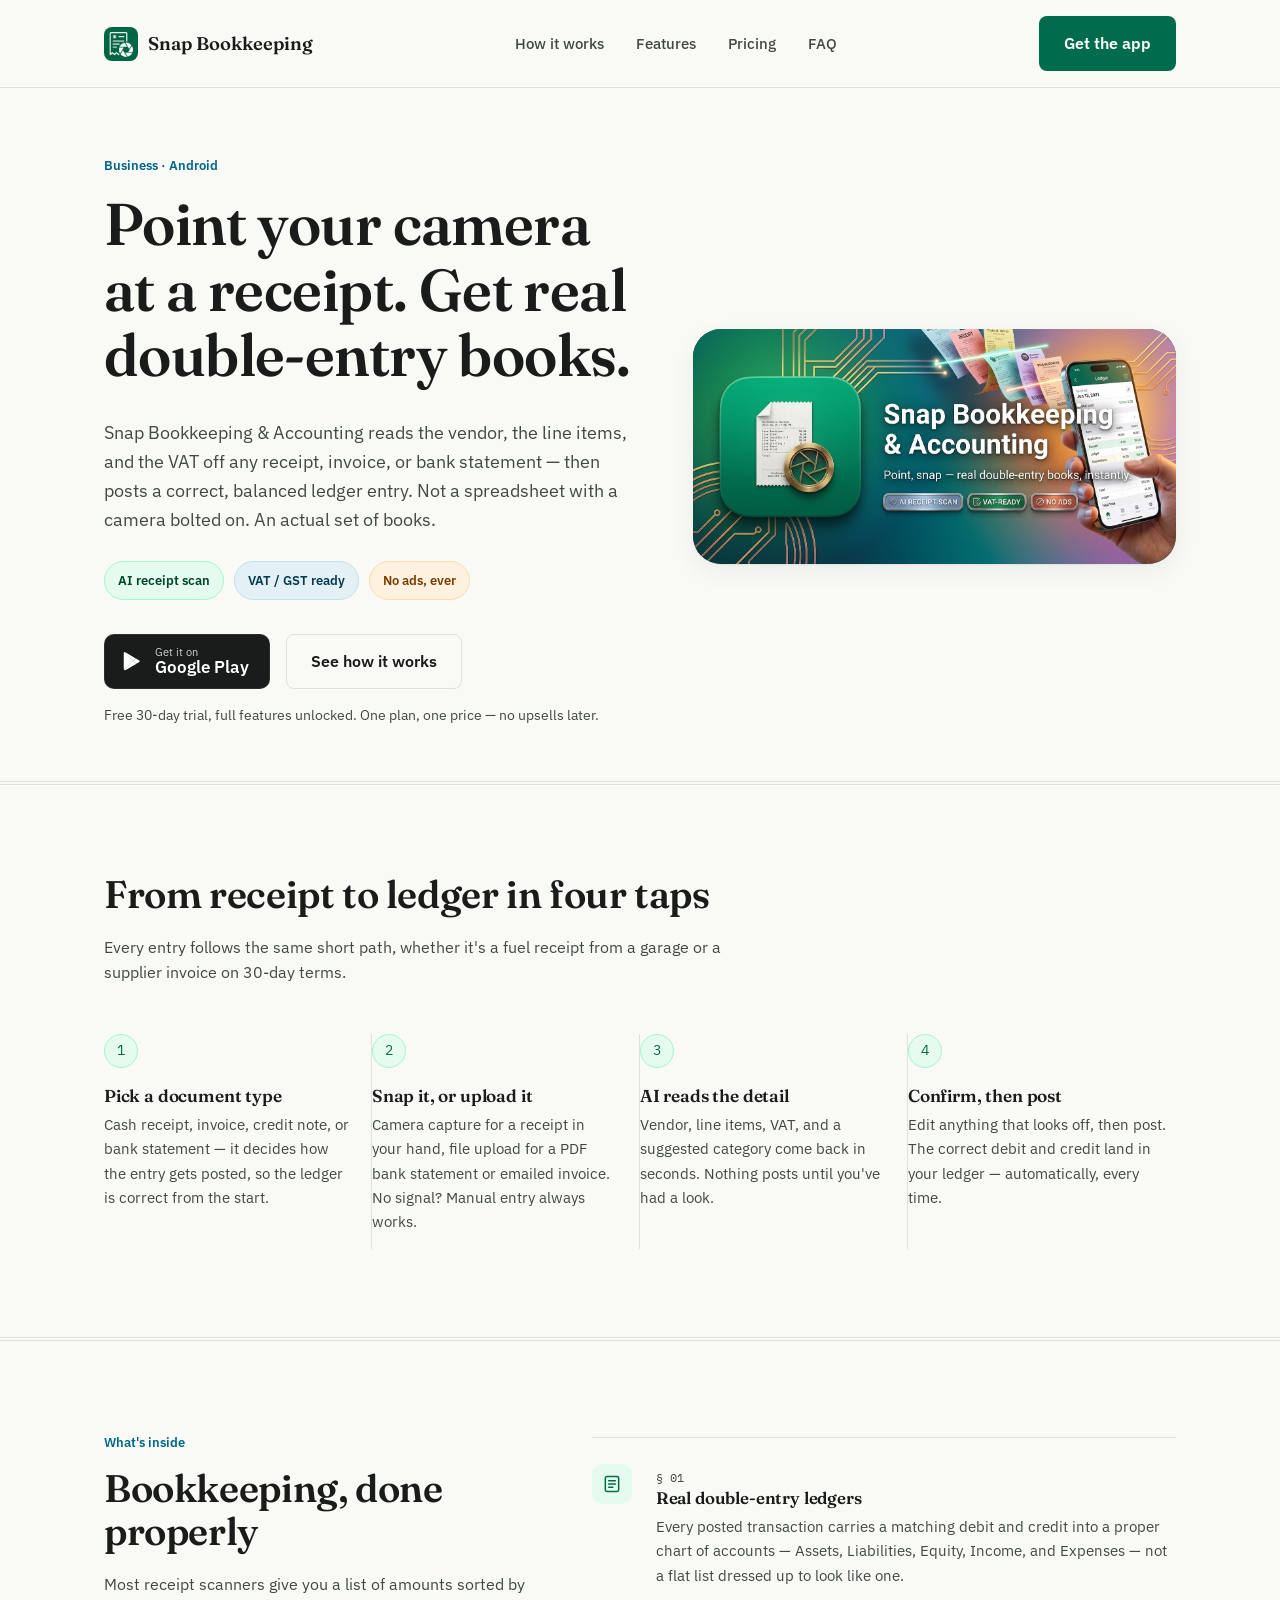
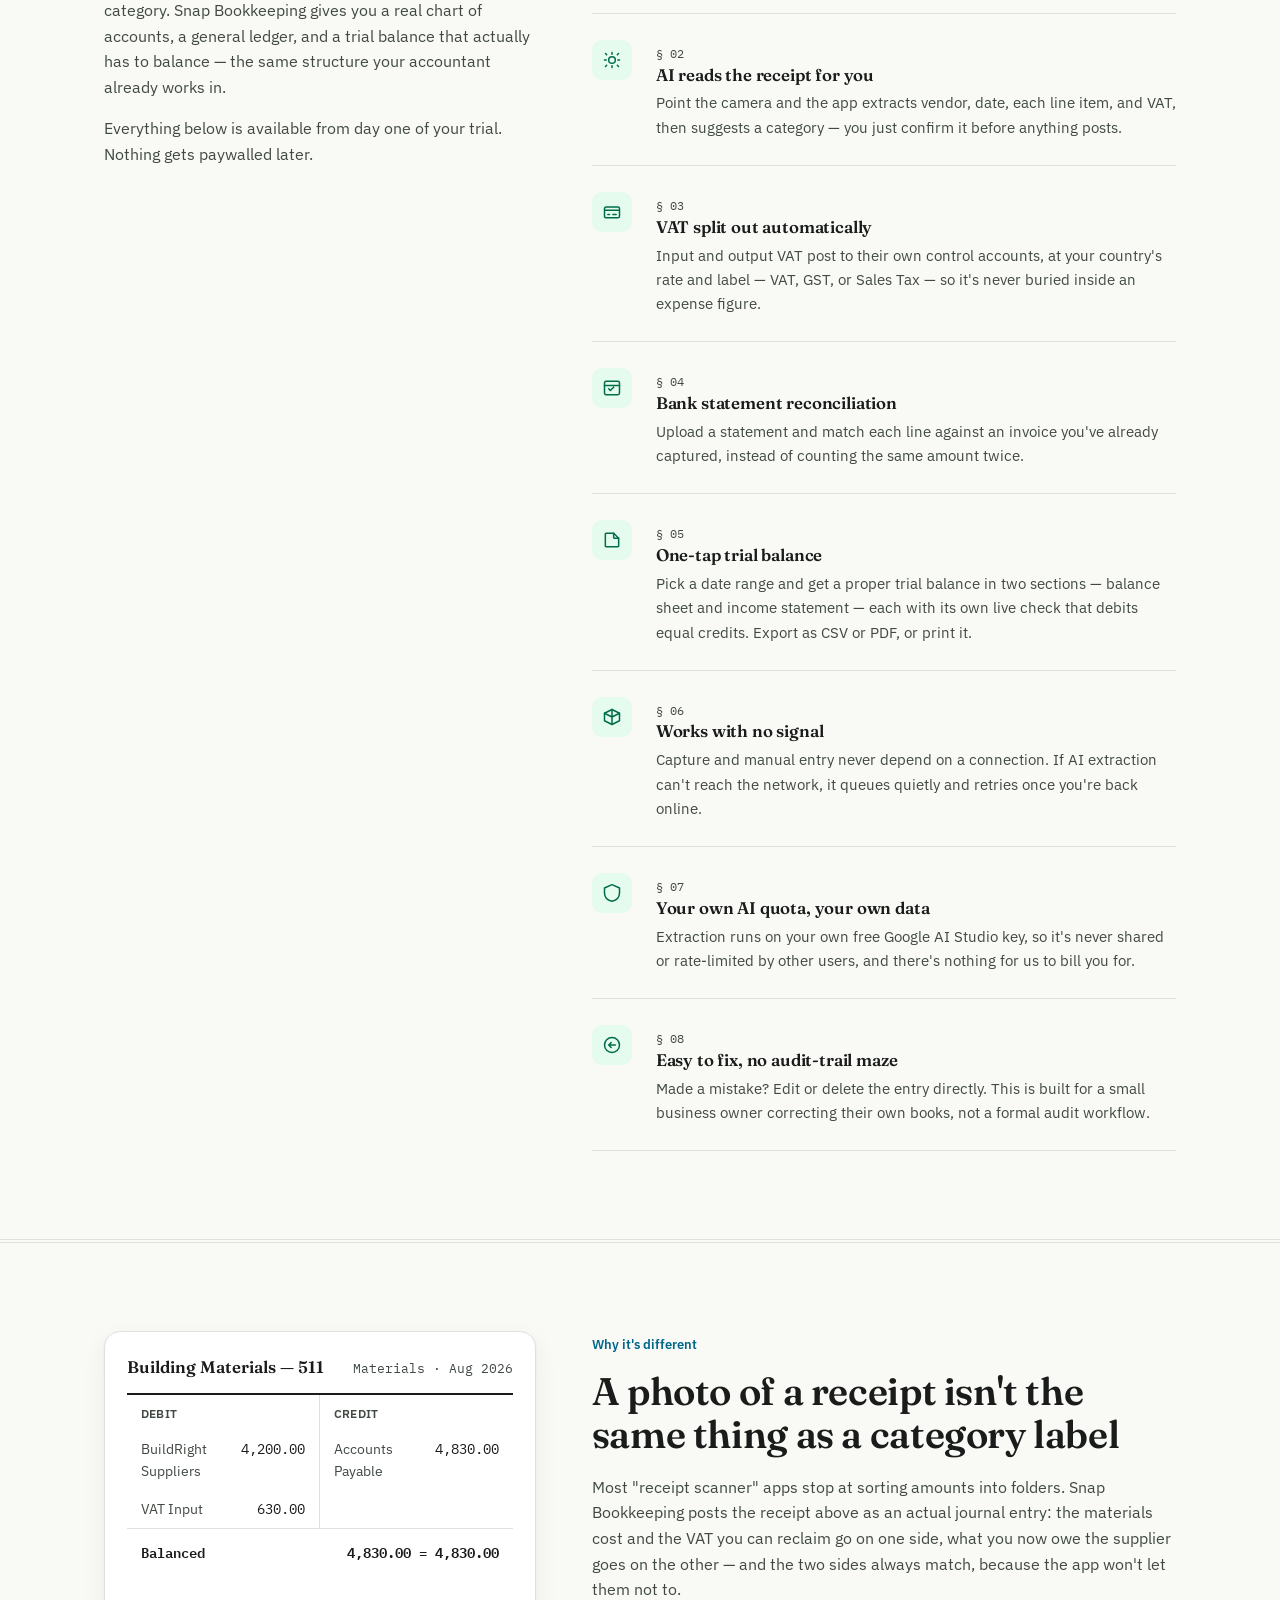
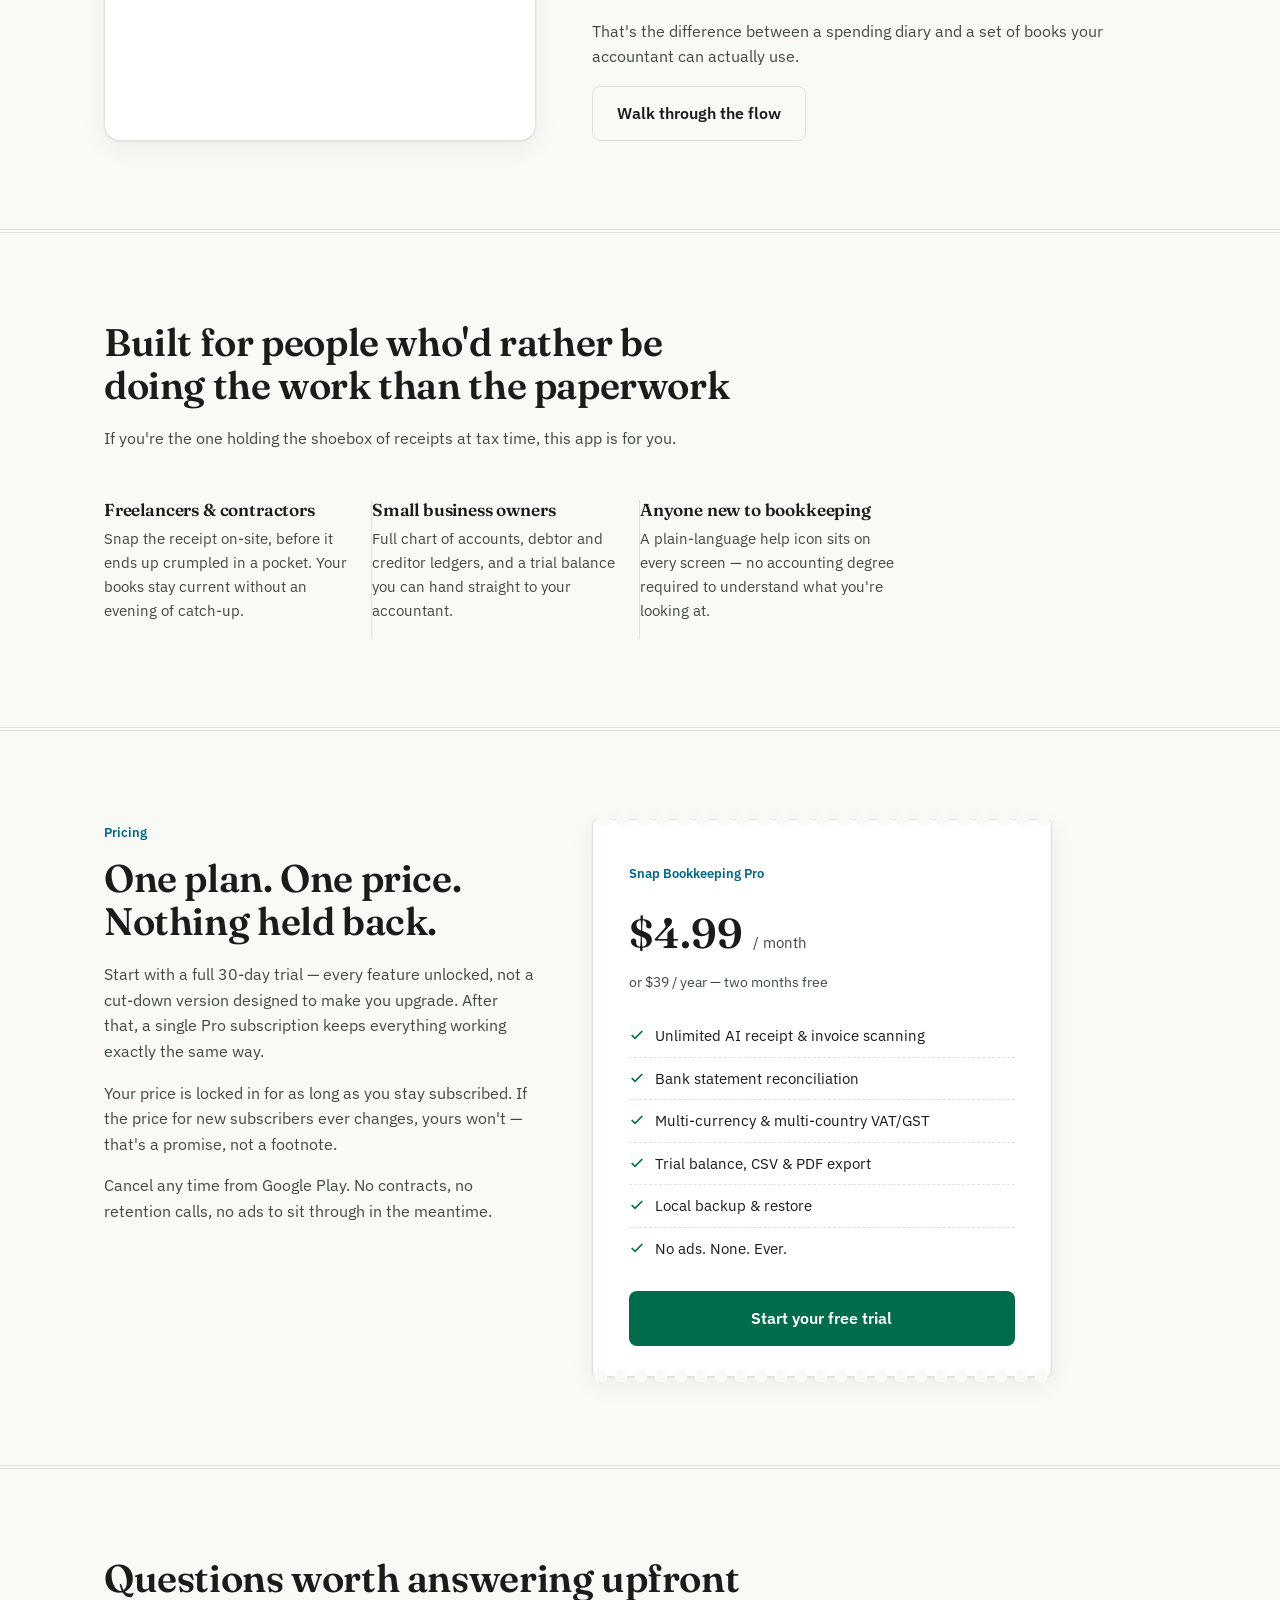
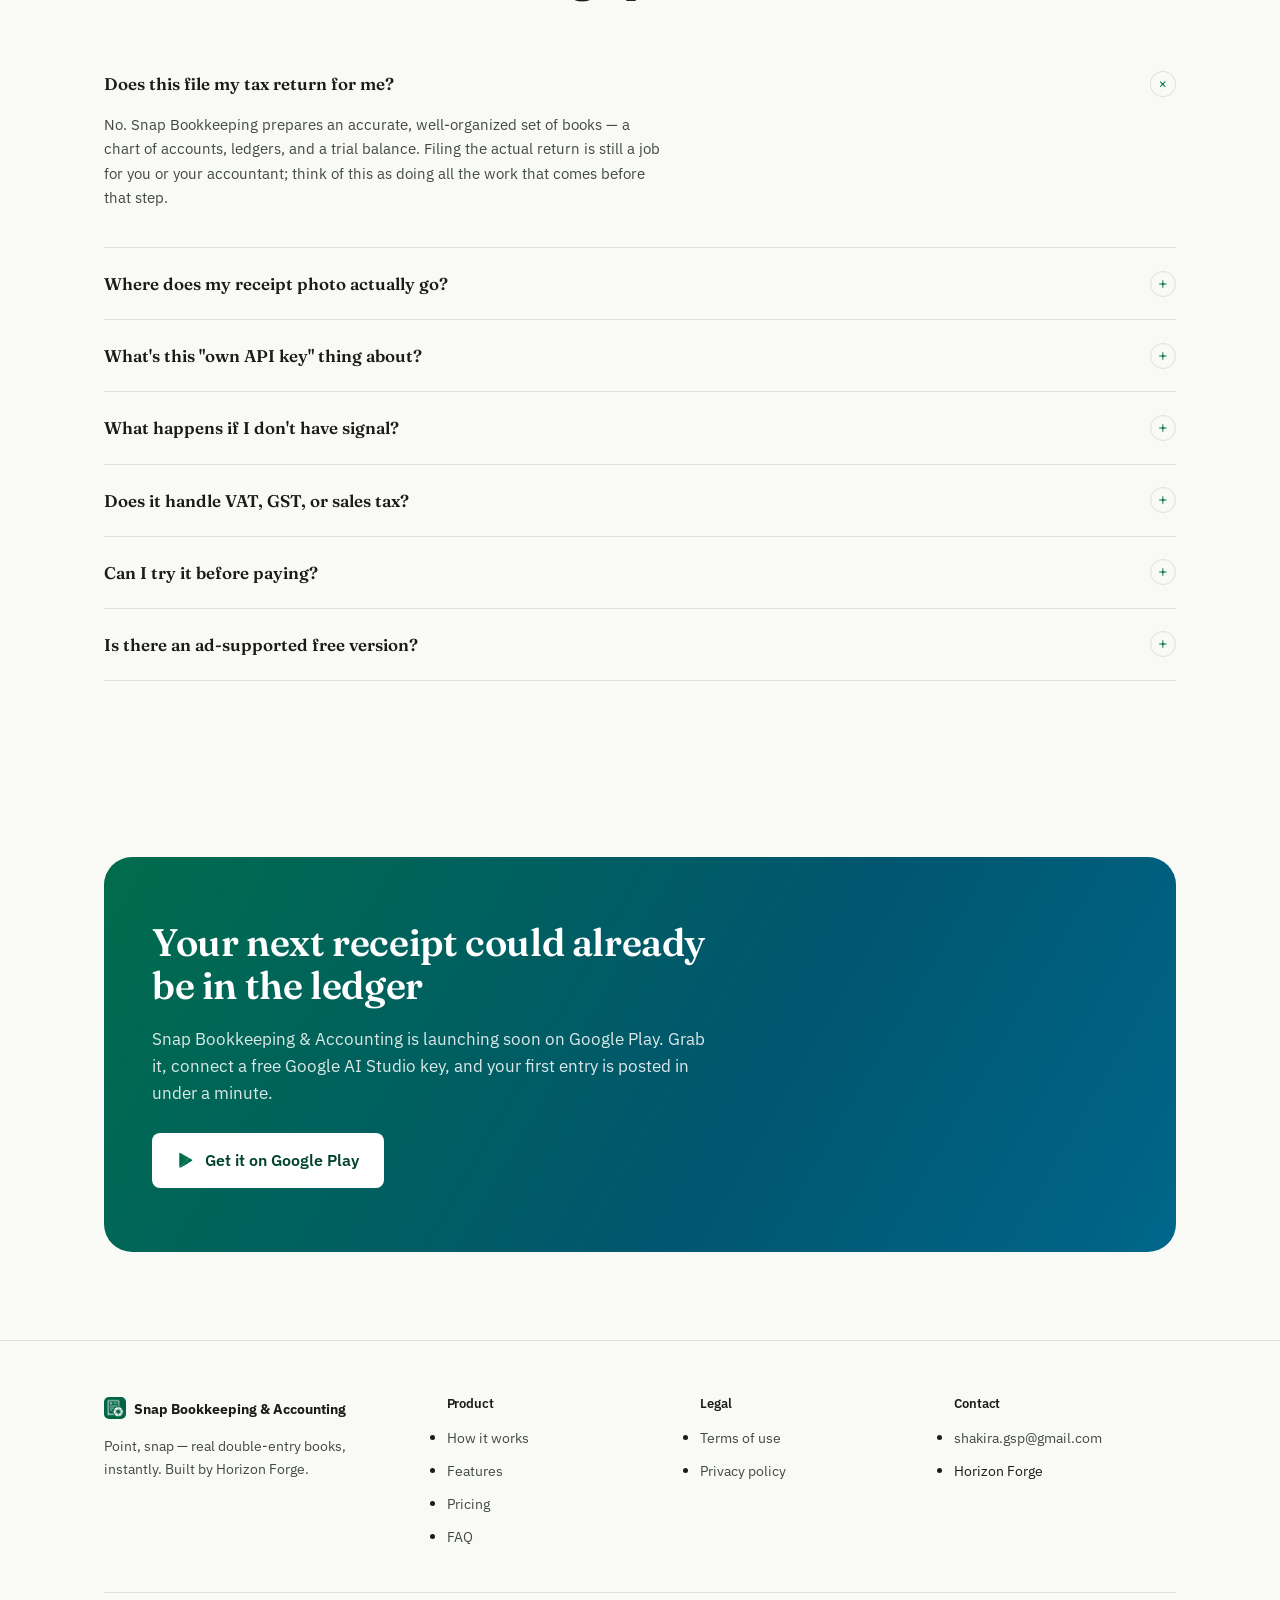
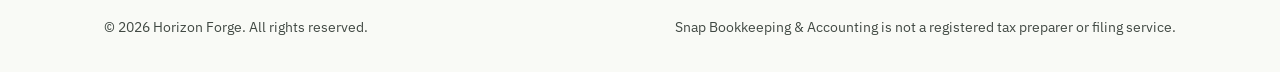
==== index.html @ 966502ef "Add files via upload" ====
<!DOCTYPE html>
<html lang="en">
<head>
<meta charset="UTF-8">
<meta name="viewport" content="width=device-width, initial-scale=1.0">
<title>Snap Bookkeeping &amp; Accounting — Point, snap, real double-entry books</title>
<meta name="description" content="Photograph a receipt, invoice, or bank statement and get a real double-entry ledger entry — VAT-ready, offline-friendly, and there's never an ad. From Horizon Forge.">
<link rel="icon" type="image/png" href="assets/favicon-32.png">
<link rel="apple-touch-icon" href="assets/apple-touch-icon.png">
<link rel="stylesheet" href="styles.css">
</head>
<body>

<header class="site-header">
  <nav class="nav">
    <a href="#top" class="brand">
      <img src="assets/icon-192.png" alt="">
      Snap Bookkeeping
    </a>
    <ul class="nav-links">
      <li><a href="#how-it-works">How it works</a></li>
      <li><a href="#features">Features</a></li>
      <li><a href="#pricing">Pricing</a></li>
      <li><a href="#faq">FAQ</a></li>
    </ul>
    <div class="nav-cta">
      <a href="#download" class="btn btn-primary">Get the app</a>
    </div>
  </nav>
</header>

<main id="top">

  <!-- ============ HERO ============ -->
  <section class="hero">
    <div class="wrap hero-grid">
      <div>
        <span class="eyebrow">Business · Android</span>
        <h1>Point your camera at a receipt. Get real double-entry books.</h1>
        <p style="font-size:1.14rem; max-width:52ch;">Snap Bookkeeping &amp; Accounting reads the vendor, the line items, and the VAT off any receipt, invoice, or bank statement — then posts a correct, balanced ledger entry. Not a spreadsheet with a camera bolted on. An actual set of books.</p>

        <div class="hero-badges">
          <span class="badge">AI receipt scan</span>
          <span class="badge slate">VAT / GST ready</span>
          <span class="badge amber">No ads, ever</span>
        </div>

        <div class="hero-ctas">
          <!-- TODO: replace href with the live Google Play listing URL once published -->
          <a href="#" class="btn-store" aria-label="Get it on Google Play">
            <svg width="22" height="24" viewBox="0 0 24 24" fill="none" xmlns="http://www.w3.org/2000/svg">
              <path d="M3.6 2.3c-.4.3-.6.8-.6 1.4v16.6c0 .6.2 1.1.6 1.4l.1.1L13 12.5v-.2L3.7 2.2l-.1.1z" fill="#fff"/>
              <path d="M16.1 15.6 13 12.5v-.2l3.1-3.1 3.5 2c1 .6 1 1.5 0 2.1l-3.5 2z" fill="#fff"/>
              <path d="M16.1 15.6 13 12.4l-9.4 9.5c.35.37.93.4 1.58.05l10.92-6.35" fill="#fff"/>
              <path d="M16.1 9.2 5.18 2.85c-.65-.35-1.23-.3-1.58.05L13 12.4l3.1-3.2z" fill="#fff"/>
            </svg>
            <span class="store-text"><small>Get it on</small><strong>Google Play</strong></span>
          </a>
          <a href="#how-it-works" class="btn btn-ghost">See how it works</a>
        </div>
        <p class="hero-note">Free 30-day trial, full features unlocked. One plan, one price — no upsells later.</p>
      </div>

      <div class="hero-visual">
        <img src="assets/feature-graphic.jpg" alt="Snap Bookkeeping app icon beside a phone screen showing a scanned receipt posted to a ledger, with receipts flying into the camera lens">
      </div>
    </div>
  </section>

  <hr class="ledger-rule">

  <!-- ============ HOW IT WORKS ============ -->
  <section id="how-it-works">
    <div class="wrap">
      <div class="section-head">
        <h2>From receipt to ledger in four taps</h2>
        <p>Every entry follows the same short path, whether it's a fuel receipt from a garage or a supplier invoice on 30-day terms.</p>
      </div>

      <div class="steps">
        <div class="step">
          <div class="step-index mono">1</div>
          <h3>Pick a document type</h3>
          <p>Cash receipt, invoice, credit note, or bank statement — it decides how the entry gets posted, so the ledger is correct from the start.</p>
        </div>
        <div class="step">
          <div class="step-index mono">2</div>
          <h3>Snap it, or upload it</h3>
          <p>Camera capture for a receipt in your hand, file upload for a PDF bank statement or emailed invoice. No signal? Manual entry always works.</p>
        </div>
        <div class="step">
          <div class="step-index mono">3</div>
          <h3>AI reads the detail</h3>
          <p>Vendor, line items, VAT, and a suggested category come back in seconds. Nothing posts until you've had a look.</p>
        </div>
        <div class="step">
          <div class="step-index mono">4</div>
          <h3>Confirm, then post</h3>
          <p>Edit anything that looks off, then post. The correct debit and credit land in your ledger — automatically, every time.</p>
        </div>
      </div>
    </div>
  </section>

  <hr class="ledger-rule">

  <!-- ============ FEATURES ============ -->
  <section id="features">
    <div class="wrap two-col">
      <div>
        <span class="eyebrow">What's inside</span>
        <h2>Bookkeeping, done properly</h2>
        <p>Most receipt scanners give you a list of amounts sorted by category. Snap Bookkeeping gives you a real chart of accounts, a general ledger, and a trial balance that actually has to balance — the same structure your accountant already works in.</p>
        <p>Everything below is available from day one of your trial. Nothing gets paywalled later.</p>
      </div>

      <div class="ledger-list">

        <div class="ledger-row">
          <div class="icon" aria-hidden="true">
            <svg width="20" height="20" viewBox="0 0 24 24" fill="none" stroke="currentColor" stroke-width="1.8" stroke-linecap="round" stroke-linejoin="round"><rect x="4" y="3" width="16" height="18" rx="2"/><path d="M8 8h8M8 12h8M8 16h5"/></svg>
          </div>
          <div>
            <span class="num">§ 01</span>
            <h3>Real double-entry ledgers</h3>
            <p>Every posted transaction carries a matching debit and credit into a proper chart of accounts — Assets, Liabilities, Equity, Income, and Expenses — not a flat list dressed up to look like one.</p>
          </div>
        </div>

        <div class="ledger-row">
          <div class="icon" aria-hidden="true">
            <svg width="20" height="20" viewBox="0 0 24 24" fill="none" stroke="currentColor" stroke-width="1.8" stroke-linecap="round" stroke-linejoin="round"><circle cx="12" cy="12" r="4"/><path d="M12 3v2M12 19v2M4.2 4.2l1.4 1.4M18.4 18.4l1.4 1.4M3 12h2M19 12h2M4.2 19.8l1.4-1.4M18.4 5.6l1.4-1.4"/></svg>
          </div>
          <div>
            <span class="num">§ 02</span>
            <h3>AI reads the receipt for you</h3>
            <p>Point the camera and the app extracts vendor, date, each line item, and VAT, then suggests a category — you just confirm it before anything posts.</p>
          </div>
        </div>

        <div class="ledger-row">
          <div class="icon" aria-hidden="true">
            <svg width="20" height="20" viewBox="0 0 24 24" fill="none" stroke="currentColor" stroke-width="1.8" stroke-linecap="round" stroke-linejoin="round"><path d="M3 10h18M7 15h2M13 15h4M5 6h14a2 2 0 0 1 2 2v9a2 2 0 0 1-2 2H5a2 2 0 0 1-2-2V8a2 2 0 0 1 2-2z"/></svg>
          </div>
          <div>
            <span class="num">§ 03</span>
            <h3>VAT split out automatically</h3>
            <p>Input and output VAT post to their own control accounts, at your country's rate and label — VAT, GST, or Sales Tax — so it's never buried inside an expense figure.</p>
          </div>
        </div>

        <div class="ledger-row">
          <div class="icon" aria-hidden="true">
            <svg width="20" height="20" viewBox="0 0 24 24" fill="none" stroke="currentColor" stroke-width="1.8" stroke-linecap="round" stroke-linejoin="round"><rect x="3" y="4" width="18" height="16" rx="2"/><path d="M3 9h18M8 13l2 2 4-4"/></svg>
          </div>
          <div>
            <span class="num">§ 04</span>
            <h3>Bank statement reconciliation</h3>
            <p>Upload a statement and match each line against an invoice you've already captured, instead of counting the same amount twice.</p>
          </div>
        </div>

        <div class="ledger-row">
          <div class="icon" aria-hidden="true">
            <svg width="20" height="20" viewBox="0 0 24 24" fill="none" stroke="currentColor" stroke-width="1.8" stroke-linecap="round" stroke-linejoin="round"><path d="M4 19V5a1 1 0 0 1 1-1h9l6 6v9a1 1 0 0 1-1 1H5a1 1 0 0 1-1-1z"/><path d="M14 4v5a1 1 0 0 0 1 1h5"/></svg>
          </div>
          <div>
            <span class="num">§ 05</span>
            <h3>One-tap trial balance</h3>
            <p>Pick a date range and get a proper trial balance in two sections — balance sheet and income statement — each with its own live check that debits equal credits. Export as CSV or PDF, or print it.</p>
          </div>
        </div>

        <div class="ledger-row">
          <div class="icon" aria-hidden="true">
            <svg width="20" height="20" viewBox="0 0 24 24" fill="none" stroke="currentColor" stroke-width="1.8" stroke-linecap="round" stroke-linejoin="round"><path d="M12 3l9 4.5v9L12 21l-9-4.5v-9L12 3z"/><path d="M12 3v18M3 7.5l9 4.5 9-4.5"/></svg>
          </div>
          <div>
            <span class="num">§ 06</span>
            <h3>Works with no signal</h3>
            <p>Capture and manual entry never depend on a connection. If AI extraction can't reach the network, it queues quietly and retries once you're back online.</p>
          </div>
        </div>

        <div class="ledger-row">
          <div class="icon" aria-hidden="true">
            <svg width="20" height="20" viewBox="0 0 24 24" fill="none" stroke="currentColor" stroke-width="1.8" stroke-linecap="round" stroke-linejoin="round"><path d="M12 2 3 6v6c0 5 3.8 8.7 9 10 5.2-1.3 9-5 9-10V6l-9-4z"/></svg>
          </div>
          <div>
            <span class="num">§ 07</span>
            <h3>Your own AI quota, your own data</h3>
            <p>Extraction runs on your own free Google AI Studio key, so it's never shared or rate-limited by other users, and there's nothing for us to bill you for.</p>
          </div>
        </div>

        <div class="ledger-row">
          <div class="icon" aria-hidden="true">
            <svg width="20" height="20" viewBox="0 0 24 24" fill="none" stroke="currentColor" stroke-width="1.8" stroke-linecap="round" stroke-linejoin="round"><circle cx="12" cy="12" r="9"/><path d="M8 12h8M8 12l3-3M8 12l3 3"/></svg>
          </div>
          <div>
            <span class="num">§ 08</span>
            <h3>Easy to fix, no audit-trail maze</h3>
            <p>Made a mistake? Edit or delete the entry directly. This is built for a small business owner correcting their own books, not a formal audit workflow.</p>
          </div>
        </div>

      </div>
    </div>
  </section>

  <hr class="ledger-rule">

  <!-- ============ WHY IT'S DIFFERENT: T-account illustration ============ -->
  <section id="why">
    <div class="wrap two-col">
      <div class="t-account" aria-hidden="true">
        <div class="t-head">
          <span class="t-title">Building Materials — 511</span>
          <span>Materials · Aug 2026</span>
        </div>
        <div class="t-cols">
          <div>
            <div class="col-head">DEBIT</div>
            <div class="t-line"><span>BuildRight Suppliers</span><span class="amt">4,200.00</span></div>
            <div class="t-line"><span>VAT Input</span><span class="amt">630.00</span></div>
          </div>
          <div>
            <div class="col-head">CREDIT</div>
            <div class="t-line"><span>Accounts Payable</span><span class="amt">4,830.00</span></div>
          </div>
        </div>
        <div class="t-total"><span>Balanced</span><span>4,830.00 = 4,830.00</span></div>
      </div>

      <div>
        <span class="eyebrow">Why it's different</span>
        <h2>A photo of a receipt isn't the same thing as a category label</h2>
        <p>Most "receipt scanner" apps stop at sorting amounts into folders. Snap Bookkeeping posts the receipt above as an actual journal entry: the materials cost and the VAT you can reclaim go on one side, what you now owe the supplier goes on the other — and the two sides always match, because the app won't let them not to.</p>
        <p>That's the difference between a spending diary and a set of books your accountant can actually use.</p>
        <a href="#how-it-works" class="btn btn-ghost">Walk through the flow</a>
      </div>
    </div>
  </section>

  <hr class="ledger-rule">

  <!-- ============ WHO IT'S FOR ============ -->
  <section id="who">
    <div class="wrap">
      <div class="section-head">
        <h2>Built for people who'd rather be doing the work than the paperwork</h2>
        <p>If you're the one holding the shoebox of receipts at tax time, this app is for you.</p>
      </div>
      <div class="steps">
        <div class="step">
          <h3>Freelancers &amp; contractors</h3>
          <p>Snap the receipt on-site, before it ends up crumpled in a pocket. Your books stay current without an evening of catch-up.</p>
        </div>
        <div class="step">
          <h3>Small business owners</h3>
          <p>Full chart of accounts, debtor and creditor ledgers, and a trial balance you can hand straight to your accountant.</p>
        </div>
        <div class="step">
          <h3>Anyone new to bookkeeping</h3>
          <p>A plain-language help icon sits on every screen — no accounting degree required to understand what you're looking at.</p>
        </div>
      </div>
    </div>
  </section>

  <hr class="ledger-rule">

  <!-- ============ PRICING ============ -->
  <section id="pricing">
    <div class="wrap two-col">
      <div>
        <span class="eyebrow">Pricing</span>
        <h2>One plan. One price. Nothing held back.</h2>
        <p>Start with a full 30-day trial — every feature unlocked, not a cut-down version designed to make you upgrade. After that, a single Pro subscription keeps everything working exactly the same way.</p>
        <p>Your price is locked in for as long as you stay subscribed. If the price for new subscribers ever changes, yours won't — that's a promise, not a footnote.</p>
        <p>Cancel any time from Google Play. No contracts, no retention calls, no ads to sit through in the meantime.</p>
      </div>

      <div class="receipt">
        <div class="eyebrow" style="margin-bottom:2px;">Snap Bookkeeping Pro</div>
        <div class="price-row">
          <span class="amount mono">$4.99</span>
          <span class="per">/ month</span>
        </div>
        <div class="price-alt">or $39 / year — two months free</div>

        <ul class="receipt-list">
          <li><svg width="16" height="16" viewBox="0 0 24 24" fill="none" stroke="currentColor" stroke-width="2.4"><path d="M4 12l5 5L20 6"/></svg> Unlimited AI receipt &amp; invoice scanning</li>
          <li><svg width="16" height="16" viewBox="0 0 24 24" fill="none" stroke="currentColor" stroke-width="2.4"><path d="M4 12l5 5L20 6"/></svg> Bank statement reconciliation</li>
          <li><svg width="16" height="16" viewBox="0 0 24 24" fill="none" stroke="currentColor" stroke-width="2.4"><path d="M4 12l5 5L20 6"/></svg> Multi-currency &amp; multi-country VAT/GST</li>
          <li><svg width="16" height="16" viewBox="0 0 24 24" fill="none" stroke="currentColor" stroke-width="2.4"><path d="M4 12l5 5L20 6"/></svg> Trial balance, CSV &amp; PDF export</li>
          <li><svg width="16" height="16" viewBox="0 0 24 24" fill="none" stroke="currentColor" stroke-width="2.4"><path d="M4 12l5 5L20 6"/></svg> Local backup &amp; restore</li>
          <li><svg width="16" height="16" viewBox="0 0 24 24" fill="none" stroke="currentColor" stroke-width="2.4"><path d="M4 12l5 5L20 6"/></svg> No ads. None. Ever.</li>
        </ul>

        <a href="#download" class="btn btn-primary" style="width:100%; justify-content:center;">Start your free trial</a>
      </div>
    </div>
  </section>

  <hr class="ledger-rule">

  <!-- ============ FAQ ============ -->
  <section id="faq">
    <div class="wrap">
      <div class="section-head">
        <h2>Questions worth answering upfront</h2>
      </div>

      <div>
        <details class="faq-item" open>
          <summary>Does this file my tax return for me?<span class="plus">+</span></summary>
          <p>No. Snap Bookkeeping prepares an accurate, well-organized set of books — a chart of accounts, ledgers, and a trial balance. Filing the actual return is still a job for you or your accountant; think of this as doing all the work that comes before that step.</p>
        </details>
        <details class="faq-item">
          <summary>Where does my receipt photo actually go?<span class="plus">+</span></summary>
          <p>It's stored on your device. When you use AI-assisted capture, the photo is sent to Google's Gemini API using an API key you provide yourself — it's never routed through our servers, and we don't see it. Full detail is in our <a href="privacy.html">privacy policy</a>.</p>
        </details>
        <details class="faq-item">
          <summary>What's this "own API key" thing about?<span class="plus">+</span></summary>
          <p>Google gives every account a free daily quota for the AI model that reads your receipts. Instead of sharing one quota across every Snap Bookkeeping user — which would mean rate limits, or a subscription price built around our AI bill — you connect your own free key from Google AI Studio in Settings. It takes about a minute and costs nothing.</p>
        </details>
        <details class="faq-item">
          <summary>What happens if I don't have signal?<span class="plus">+</span></summary>
          <p>Capture and manual entry work fully offline. If AI extraction can't reach the network, it queues the document and finishes the read automatically once you're back online — nothing is lost.</p>
        </details>
        <details class="faq-item">
          <summary>Does it handle VAT, GST, or sales tax?<span class="plus">+</span></summary>
          <p>Yes. Pick your country and currency in Settings, and the app applies the right label and rate — VAT, GST, or Sales Tax — and posts it to its own control accounts, separate from the expense or income figure.</p>
        </details>
        <details class="faq-item">
          <summary>Can I try it before paying?<span class="plus">+</span></summary>
          <p>Every feature is unlocked for 30 days, free, no card gymnastics or feature gates. There's also a pre-loaded demo business you can explore before you touch your own numbers.</p>
        </details>
        <details class="faq-item">
          <summary>Is there an ad-supported free version?<span class="plus">+</span></summary>
          <p>No — and that's deliberate. Your financial data isn't used to sell you anything, in this app or anywhere else. One subscription, everything included.</p>
        </details>
      </div>
    </div>
  </section>

  <!-- ============ DOWNLOAD CTA ============ -->
  <section id="download">
    <div class="wrap">
      <div class="cta-band">
        <div style="max-width:560px;">
          <h2>Your next receipt could already be in the ledger</h2>
          <p style="font-size:1.05rem;">Snap Bookkeeping &amp; Accounting is launching soon on Google Play. Grab it, connect a free Google AI Studio key, and your first entry is posted in under a minute.</p>
          <div class="hero-ctas" style="margin-top:26px;">
            <!-- TODO: replace href with the live Google Play listing URL once published -->
            <a href="#" class="btn btn-on-dark" aria-label="Get it on Google Play">
              <svg width="18" height="20" viewBox="0 0 24 24" fill="none" xmlns="http://www.w3.org/2000/svg">
                <path d="M3.6 2.3c-.4.3-.6.8-.6 1.4v16.6c0 .6.2 1.1.6 1.4l.1.1L13 12.5v-.2L3.7 2.2l-.1.1z" fill="#006C4C"/>
                <path d="M16.1 15.6 13 12.5v-.2l3.1-3.1 3.5 2c1 .6 1 1.5 0 2.1l-3.5 2z" fill="#006C4C"/>
                <path d="M16.1 15.6 13 12.4l-9.4 9.5c.35.37.93.4 1.58.05l10.92-6.35" fill="#006C4C"/>
                <path d="M16.1 9.2 5.18 2.85c-.65-.35-1.23-.3-1.58.05L13 12.4l3.1-3.2z" fill="#006C4C"/>
              </svg>
              Get it on Google Play
            </a>
          </div>
        </div>
      </div>
    </div>
  </section>

</main>

<footer>
  <div class="wrap">
    <div class="footer-grid">
      <div>
        <div class="footer-brand" style="margin-bottom:14px;">
          <img src="assets/icon-192.png" alt="">
          <strong>Snap Bookkeeping &amp; Accounting</strong>
        </div>
        <p style="max-width:32ch;">Point, snap — real double-entry books, instantly. Built by Horizon Forge.</p>
      </div>
      <div>
        <h4>Product</h4>
        <ul>
          <li><a href="#how-it-works">How it works</a></li>
          <li><a href="#features">Features</a></li>
          <li><a href="#pricing">Pricing</a></li>
          <li><a href="#faq">FAQ</a></li>
        </ul>
      </div>
      <div>
        <h4>Legal</h4>
        <ul>
          <li><a href="terms.html">Terms of use</a></li>
          <li><a href="privacy.html">Privacy policy</a></li>
        </ul>
      </div>
      <div>
        <h4>Contact</h4>
        <ul>
          <li><a href="mailto:shakira.gsp@gmail.com">shakira.gsp@gmail.com</a></li>
          <li>Horizon Forge</li>
        </ul>
      </div>
    </div>
    <div class="footer-bottom">
      <span>© 2026 Horizon Forge. All rights reserved.</span>
      <span>Snap Bookkeeping &amp; Accounting is not a registered tax preparer or filing service.</span>
    </div>
  </div>
</footer>

</body>
</html>
---- styles.css ----
/* ============================================================
   Snap Bookkeeping & Accounting — site stylesheet
   Design tokens pulled from the app's Material 3 theme
   (see Bookkeeping_App_PRD, section 10.2)
   ============================================================ */

@import url('https://fonts.googleapis.com/css2?family=Fraunces:opsz,wght@9..144,500;9..144,600;9..144,700&family=IBM+Plex+Sans:wght@400;500;600;700&family=IBM+Plex+Mono:wght@400;500;600&display=swap');

:root{
  /* -- brand palette (from app theme tokens) -- */
  --ink:        #191C1A;   /* onSurface */
  --ink-soft:   #414943;   /* onSurfaceVariant */
  --forest:     #006C4C;   /* primary */
  --forest-deep:#00432F;
  --mint:       #A5F5CC;   /* primaryContainer */
  --mint-soft:  #E4FBEE;
  --slate:      #00668A;   /* secondary */
  --paper:      #F9FAF6;   /* surface */
  --paper-dim:  #F1F4EF;
  --line:       #DDE3DC;   /* surfaceVariant, used as hairline rule */

  /* semantic financial indicators */
  --income:  #00875A;
  --expense: #E53935;
  --pending: #F57C00;

  --radius-s: 8px;
  --radius-m: 16px;
  --radius-l: 28px;

  --max: 1120px;
  --shadow-card: 0 1px 2px rgba(25,28,26,0.06), 0 8px 24px rgba(25,28,26,0.06);
}

*,*::before,*::after{ box-sizing:border-box; }
html{ scroll-behavior:smooth; }

body{
  margin:0;
  background:var(--paper);
  color:var(--ink);
  font-family:'IBM Plex Sans', system-ui, sans-serif;
  font-size:16px;
  line-height:1.6;
  -webkit-font-smoothing:antialiased;
}

h1,h2,h3,h4{
  font-family:'Fraunces', Georgia, serif;
  font-weight:600;
  line-height:1.12;
  margin:0 0 .5em;
  color:var(--ink);
  letter-spacing:-0.01em;
}
h1{ font-size:clamp(2.4rem, 4.6vw, 3.8rem); font-weight:600; }
h2{ font-size:clamp(1.8rem, 3vw, 2.5rem); }
h3{ font-size:1.3rem; font-weight:600; }

p{ margin:0 0 1em; color:var(--ink-soft); max-width:62ch; }
a{ color:var(--forest); text-decoration:none; }
a:hover{ text-decoration:underline; }
a:focus-visible, button:focus-visible, .btn:focus-visible{
  outline:2px solid var(--slate);
  outline-offset:3px;
}

ul{ margin:0; padding:0; }

.mono{ font-family:'IBM Plex Mono', ui-monospace, monospace; }

.wrap{
  max-width:var(--max);
  margin:0 auto;
  padding:0 24px;
}

section{ padding:88px 0; }
@media (max-width:720px){ section{ padding:60px 0; } }

.eyebrow{
  display:inline-block;
  font-size:.8rem;
  color:var(--slate);
  font-weight:600;
  margin-bottom:14px;
}

/* ---------------- ledger rule dividers ----------------
   A double hairline, styled after a ruled ledger sheet —
   used between major sections instead of shadowed cards. */
.ledger-rule{
  border:0;
  border-top:1px solid var(--line);
  height:4px;
  border-bottom:1px solid var(--line);
  margin:0;
  background:transparent;
}

/* ---------------- buttons ---------------- */
.btn{
  display:inline-flex;
  align-items:center;
  gap:10px;
  font-family:'IBM Plex Sans', sans-serif;
  font-weight:600;
  font-size:.98rem;
  padding:14px 24px;
  border-radius:var(--radius-s);
  border:1px solid transparent;
  cursor:pointer;
  transition:transform .15s ease, background .15s ease, border-color .15s ease;
}
.btn:hover{ text-decoration:none; }
.btn-primary{
  background:var(--forest);
  color:#fff;
}
.btn-primary:hover{ background:var(--forest-deep); }
.btn-ghost{
  background:transparent;
  color:var(--ink);
  border-color:var(--line);
}
.btn-ghost:hover{ border-color:var(--ink-soft); }
.btn-on-dark{
  background:#fff;
  color:var(--forest-deep);
}
.btn-on-dark:hover{ background:var(--mint); }

/* Play Store style badge button */
.btn-store{
  display:inline-flex;
  align-items:center;
  gap:12px;
  background:var(--ink);
  color:#fff;
  padding:11px 20px 11px 16px;
  border-radius:10px;
  border:1px solid rgba(255,255,255,.08);
}
.btn-store:hover{ background:#000; text-decoration:none; }
.btn-store svg{ flex:none; }
.btn-store .store-text{ line-height:1.15; }
.btn-store .store-text small{ display:block; font-size:.68rem; opacity:.8; font-weight:400; }
.btn-store .store-text strong{ font-size:1.05rem; font-family:'IBM Plex Sans',sans-serif; font-weight:600; }

/* ---------------- header / nav ---------------- */
.site-header{
  position:sticky; top:0; z-index:50;
  background:rgba(249,250,246,.88);
  backdrop-filter:blur(10px);
  border-bottom:1px solid var(--line);
}
.nav{
  display:flex; align-items:center; justify-content:space-between;
  padding:16px 24px;
  max-width:var(--max);
  margin:0 auto;
}
.brand{
  display:flex; align-items:center; gap:10px;
  font-family:'Fraunces', serif;
  font-weight:600;
  font-size:1.15rem;
  color:var(--ink);
}
.brand img{ width:34px; height:34px; border-radius:8px; display:block; }
.nav-links{
  display:flex; gap:32px; list-style:none; margin:0; padding:0;
}
.nav-links a{ color:var(--ink-soft); font-size:.95rem; font-weight:500; }
.nav-links a:hover{ color:var(--forest); }
.nav-cta{ display:flex; align-items:center; gap:14px; }
.nav-toggle{ display:none; }

@media (max-width:860px){
  .nav-links{ display:none; }
}

/* ---------------- hero ---------------- */
.hero{
  padding:64px 0 40px;
  position:relative;
}
.hero-grid{
  display:grid;
  grid-template-columns:1.05fr .95fr;
  gap:56px;
  align-items:center;
}
@media (max-width:920px){
  .hero-grid{ grid-template-columns:1fr; }
}
.hero-badges{
  display:flex; flex-wrap:wrap; gap:10px;
  margin:26px 0 34px;
}
.badge{
  display:inline-flex; align-items:center; gap:7px;
  font-size:.82rem; font-weight:600;
  color:var(--forest-deep);
  background:var(--mint-soft);
  border:1px solid var(--mint);
  padding:8px 13px;
  border-radius:100px;
}
.badge.slate{ color:#043a4d; background:#E3F1F6; border-color:#BFE1EC; }
.badge.amber{ color:#7a3d00; background:#FFF1E0; border-color:#FFDBA8; }

.hero-ctas{ display:flex; flex-wrap:wrap; align-items:center; gap:16px; }
.hero-note{ margin-top:16px; font-size:.85rem; color:var(--ink-soft); }

.hero-visual{
  position:relative;
  border-radius:var(--radius-l);
  overflow:hidden;
  background:linear-gradient(135deg, var(--forest) 0%, #00506f 55%, var(--slate) 100%);
  box-shadow:var(--shadow-card);
}
.hero-visual img{
  display:block; width:100%; height:auto;
  mix-blend-mode:normal;
}

/* ---------------- how it works ---------------- */
.steps{
  position:relative;
  margin-top:48px;
  display:grid;
  grid-template-columns:repeat(4,1fr);
  gap:0;
}
@media (max-width:920px){
  .steps{ grid-template-columns:1fr; gap:36px; }
}
.step{
  position:relative;
  padding:0 22px 0 0;
  border-right:1px solid var(--line);
}
.steps .step:last-child{ border-right:none; padding-right:0; }
@media (max-width:920px){
  .step{ border-right:none; border-left:2px solid var(--mint); padding:0 0 0 22px; }
}
.step-index{
  font-family:'IBM Plex Mono', monospace;
  font-size:.85rem;
  color:var(--forest);
  background:var(--mint-soft);
  border:1px solid var(--mint);
  width:34px; height:34px;
  border-radius:50%;
  display:flex; align-items:center; justify-content:center;
  margin-bottom:18px;
}
.step h3{ margin-bottom:8px; font-size:1.08rem; }
.step p{ font-size:.94rem; }

/* ---------------- feature ledger rows ---------------- */
.ledger-list{
  margin-top:8px;
  border-top:1px solid var(--line);
}
.ledger-row{
  display:grid;
  grid-template-columns:44px 1fr;
  gap:20px;
  padding:26px 0;
  border-bottom:1px solid var(--line);
  align-items:start;
}
.ledger-row .icon{
  width:40px; height:40px;
  border-radius:10px;
  background:var(--mint-soft);
  color:var(--forest);
  display:flex; align-items:center; justify-content:center;
}
.ledger-row h3{ margin-bottom:6px; font-size:1.05rem; }
.ledger-row p{ margin-bottom:0; font-size:.95rem; }
.ledger-row .num{
  font-family:'IBM Plex Mono', monospace;
  color:var(--ink-soft);
  font-size:.78rem;
}

.two-col{
  display:grid;
  grid-template-columns:.85fr 1.15fr;
  gap:56px;
}
@media (max-width:860px){ .two-col{ grid-template-columns:1fr; } }

/* ---------------- T-account / ledger illustration ---------------- */
.t-account{
  background:#fff;
  border:1px solid var(--line);
  border-radius:var(--radius-m);
  box-shadow:var(--shadow-card);
  padding:22px 22px 8px;
}
.t-account .t-head{
  display:flex; justify-content:space-between; align-items:baseline;
  font-family:'IBM Plex Mono', monospace;
  font-size:.8rem; color:var(--ink-soft);
  padding-bottom:12px;
  border-bottom:2px solid var(--ink);
  margin-bottom:0;
}
.t-account .t-title{ font-family:'Fraunces',serif; font-size:1.05rem; color:var(--ink); font-weight:600; }
.t-cols{ display:grid; grid-template-columns:1fr 1fr; }
.t-cols > div:first-child{ border-right:1px solid var(--line); }
.t-cols .col-head{
  font-size:.72rem; font-weight:600; color:var(--ink-soft);
  padding:10px 14px 6px; letter-spacing:.02em;
}
.t-line{
  display:flex; justify-content:space-between; gap:10px;
  padding:8px 14px;
  font-size:.86rem;
}
.t-line span:first-child{ color:var(--ink-soft); }
.t-line .amt{ font-family:'IBM Plex Mono', monospace; color:var(--ink); }
.t-total{
  display:flex; justify-content:space-between;
  padding:12px 14px;
  border-top:1px solid var(--line);
  font-family:'IBM Plex Mono', monospace;
  font-weight:600; font-size:.88rem;
}

/* ---------------- receipt-styled pricing card ---------------- */
.receipt{
  position:relative;
  background:#fff;
  border:1px solid var(--line);
  box-shadow:var(--shadow-card);
  padding:40px 36px 30px;
  border-radius:6px;
  max-width:460px;
}
.receipt::before, .receipt::after{
  content:"";
  position:absolute;
  left:0; right:0;
  height:12px;
  background-image:radial-gradient(circle at 10px 6px, var(--paper) 6px, transparent 7px);
  background-size:20px 12px;
  background-repeat:repeat-x;
}
.receipt::before{ top:-6px; }
.receipt::after{ bottom:-6px; transform:rotate(180deg); }

.price-row{
  display:flex; align-items:baseline; gap:10px; margin:14px 0 4px;
}
.price-row .amount{ font-family:'Fraunces',serif; font-size:2.6rem; font-weight:600; }
.price-row .per{ color:var(--ink-soft); font-size:.95rem; }
.price-alt{ font-size:.88rem; color:var(--ink-soft); margin-bottom:22px; }

.receipt-list{ margin:22px 0; }
.receipt-list li{
  list-style:none;
  display:flex; gap:10px;
  padding:9px 0;
  border-bottom:1px dashed var(--line);
  font-size:.92rem;
  color:var(--ink);
}
.receipt-list li:last-child{ border-bottom:none; }
.receipt-list svg{ flex:none; margin-top:3px; color:var(--forest); }

/* ---------------- FAQ ---------------- */
.faq-item{
  border-bottom:1px solid var(--line);
  padding:22px 0;
}
.faq-item summary{
  cursor:pointer;
  font-family:'Fraunces', serif;
  font-weight:600;
  font-size:1.06rem;
  list-style:none;
  display:flex; justify-content:space-between; align-items:center;
  gap:20px;
}
.faq-item summary::-webkit-details-marker{ display:none; }
.faq-item summary .plus{
  flex:none;
  width:26px;height:26px;
  border-radius:50%;
  border:1px solid var(--line);
  display:flex;align-items:center;justify-content:center;
  color:var(--forest);
  font-size:1.1rem;
  transition:transform .2s ease;
}
.faq-item[open] summary .plus{ transform:rotate(45deg); }
.faq-item p{ margin-top:14px; font-size:.96rem; }

/* ---------------- CTA band ---------------- */
.cta-band{
  background:linear-gradient(120deg, var(--forest) 0%, #00566f 60%, var(--slate) 100%);
  border-radius:var(--radius-l);
  padding:64px 48px;
  color:#fff;
  position:relative;
  overflow:hidden;
}
.cta-band h2{ color:#fff; }
.cta-band p{ color:rgba(255,255,255,.86); }
@media (max-width:720px){ .cta-band{ padding:44px 26px; } }

/* ---------------- footer ---------------- */
footer{
  border-top:1px solid var(--line);
  padding:56px 0 34px;
  font-size:.9rem;
}
.footer-grid{
  display:grid;
  grid-template-columns:1.4fr 1fr 1fr 1fr;
  gap:32px;
  margin-bottom:44px;
}
@media (max-width:720px){ .footer-grid{ grid-template-columns:1fr 1fr; } }
.footer-grid h4{
  font-family:'IBM Plex Sans',sans-serif;
  font-size:.82rem;
  color:var(--ink);
  margin-bottom:14px;
}
.footer-grid ul{ display:flex; flex-direction:column; gap:10px; }
.footer-grid a{ color:var(--ink-soft); }
.footer-grid a:hover{ color:var(--forest); }
.footer-bottom{
  display:flex; justify-content:space-between; align-items:center;
  flex-wrap:wrap; gap:12px;
  padding-top:24px;
  border-top:1px solid var(--line);
  color:var(--ink-soft);
  font-size:.85rem;
}
.footer-brand{ display:flex; align-items:center; gap:8px; }
.footer-brand img{ width:22px; height:22px; border-radius:5px; }

/* ---------------- legal pages ---------------- */
.legal{ padding:56px 0 90px; }
.legal .updated{ color:var(--ink-soft); font-size:.9rem; margin-bottom:40px; }
.legal h2{ font-size:1.4rem; margin-top:48px; padding-top:0; }
.legal h3{ font-size:1.08rem; margin-top:28px; }
.legal p, .legal li{ color:var(--ink-soft); font-size:.98rem; max-width:74ch; }
.legal ul{ padding-left:1.3em; margin-bottom:1em; }
.legal li{ list-style:disc; margin-bottom:.5em; }
.legal a{ color:var(--forest); }
.legal-toc{
  background:var(--paper-dim);
  border:1px solid var(--line);
  border-radius:var(--radius-m);
  padding:22px 26px;
  margin-bottom:8px;
}
.legal-toc h4{ margin:0 0 10px; font-size:.85rem; color:var(--ink); }
.legal-toc ol{ padding-left:1.2em; margin:0; }
.legal-toc li{ list-style:decimal; color:var(--forest); margin-bottom:6px; font-size:.92rem; }

.back-link{
  display:inline-flex; align-items:center; gap:8px;
  font-size:.9rem; font-weight:600; margin-bottom:8px;
}

/* utility */
.center{ text-align:center; }
.mx-auto{ margin-left:auto; margin-right:auto; }
.section-head{ max-width:640px; margin-bottom:48px; }
.section-head.center{ margin-left:auto; margin-right:auto; }
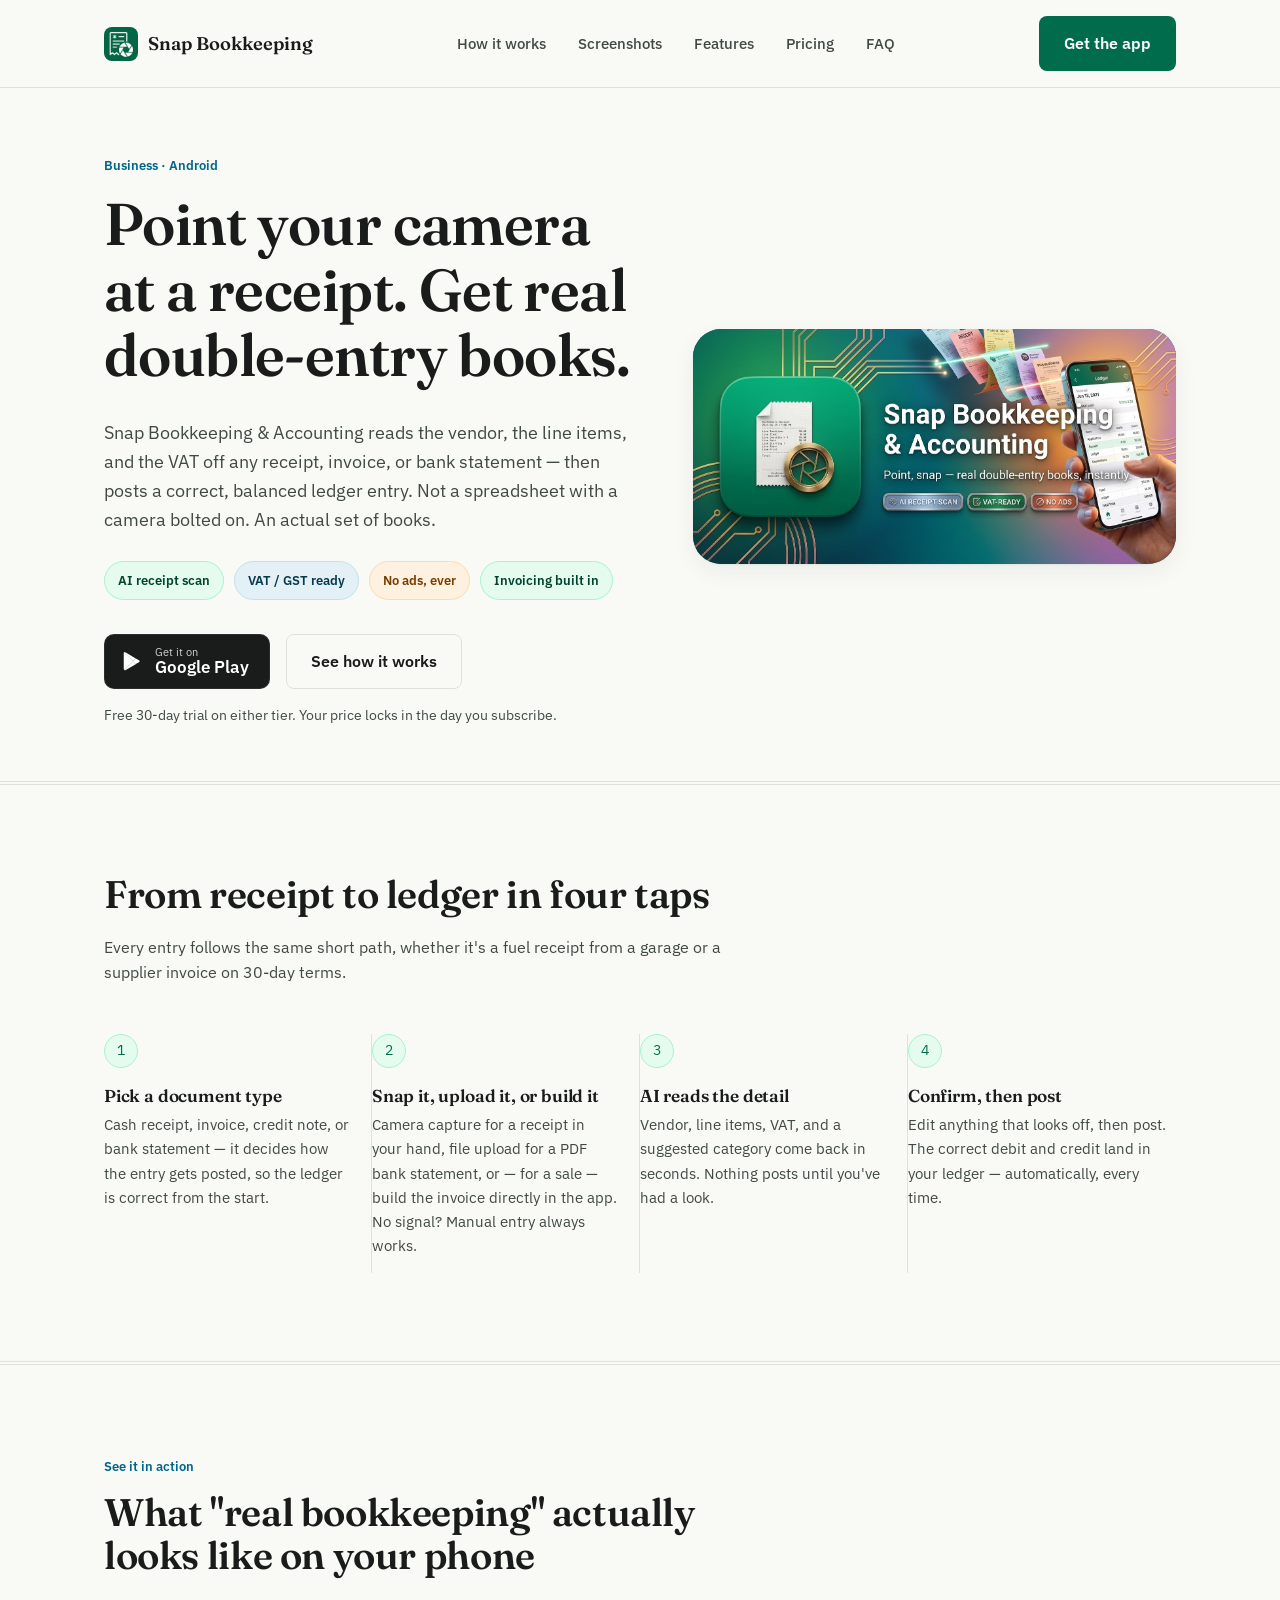
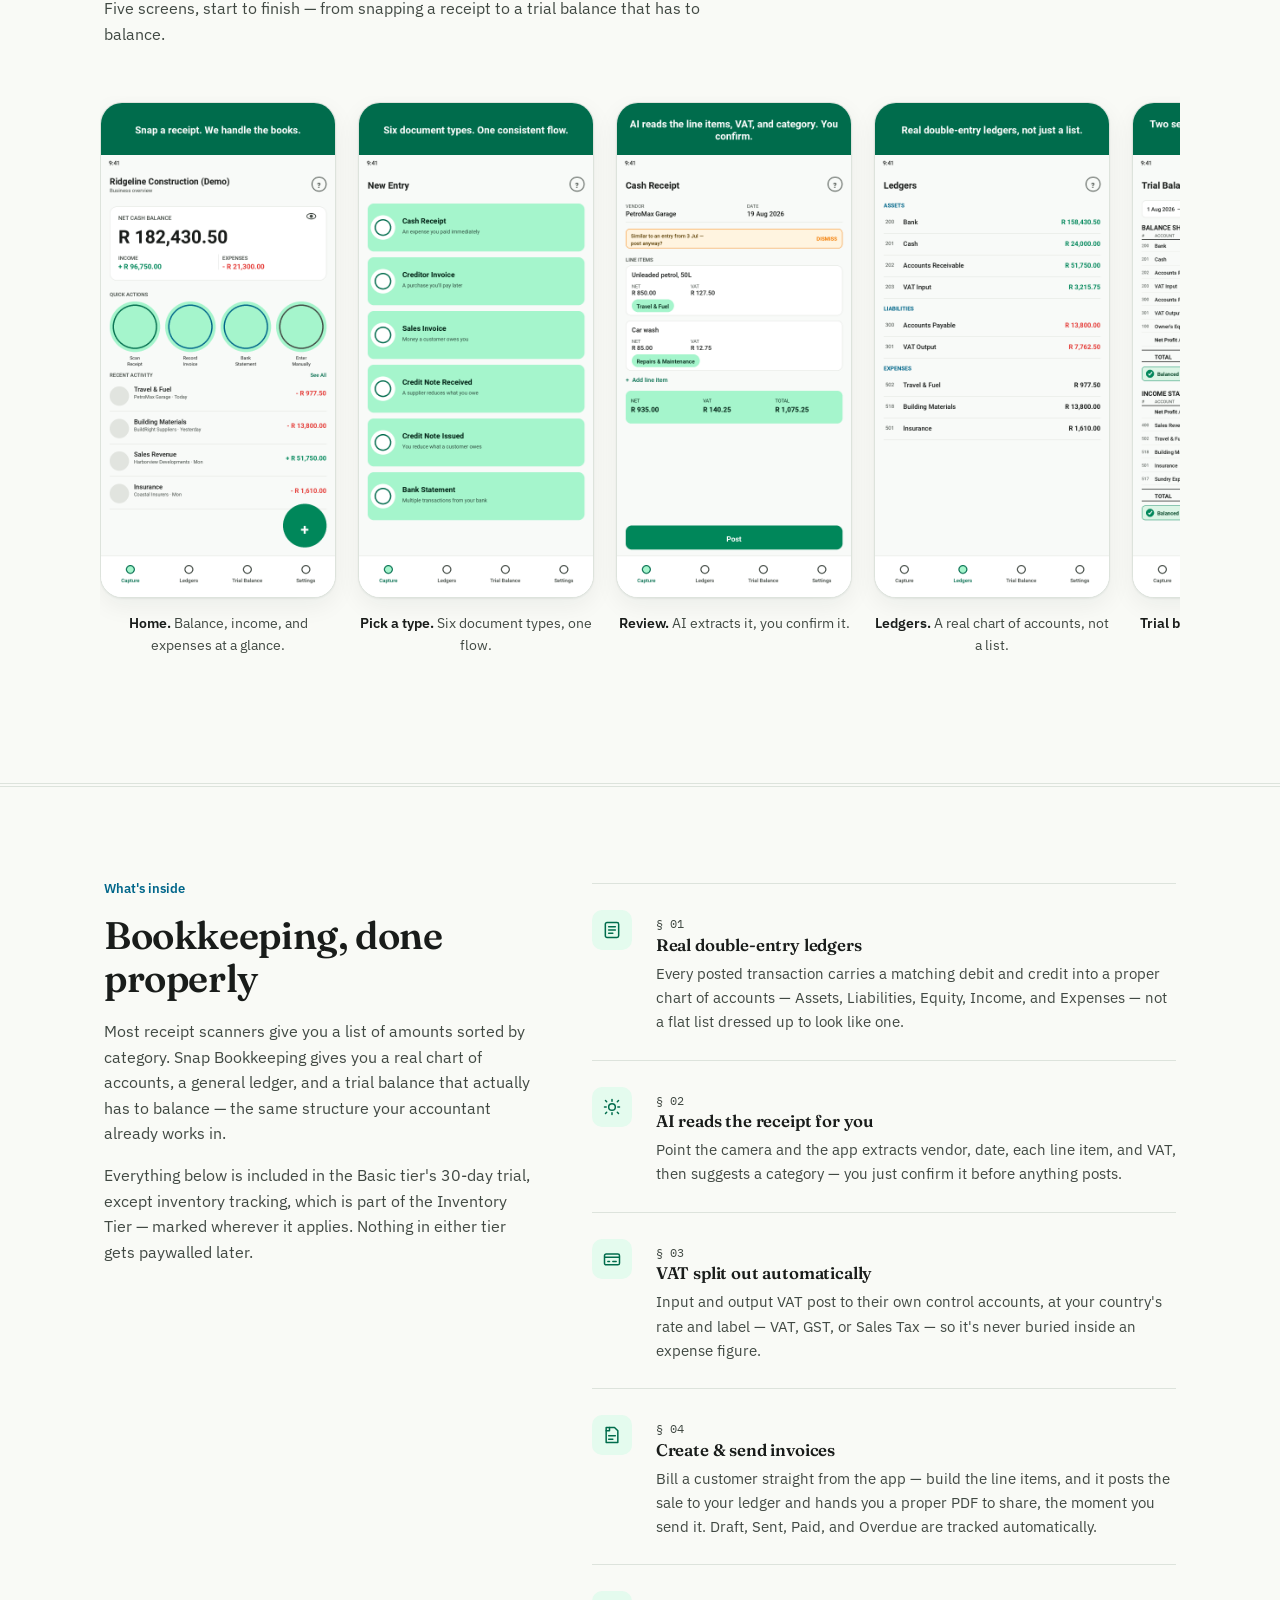
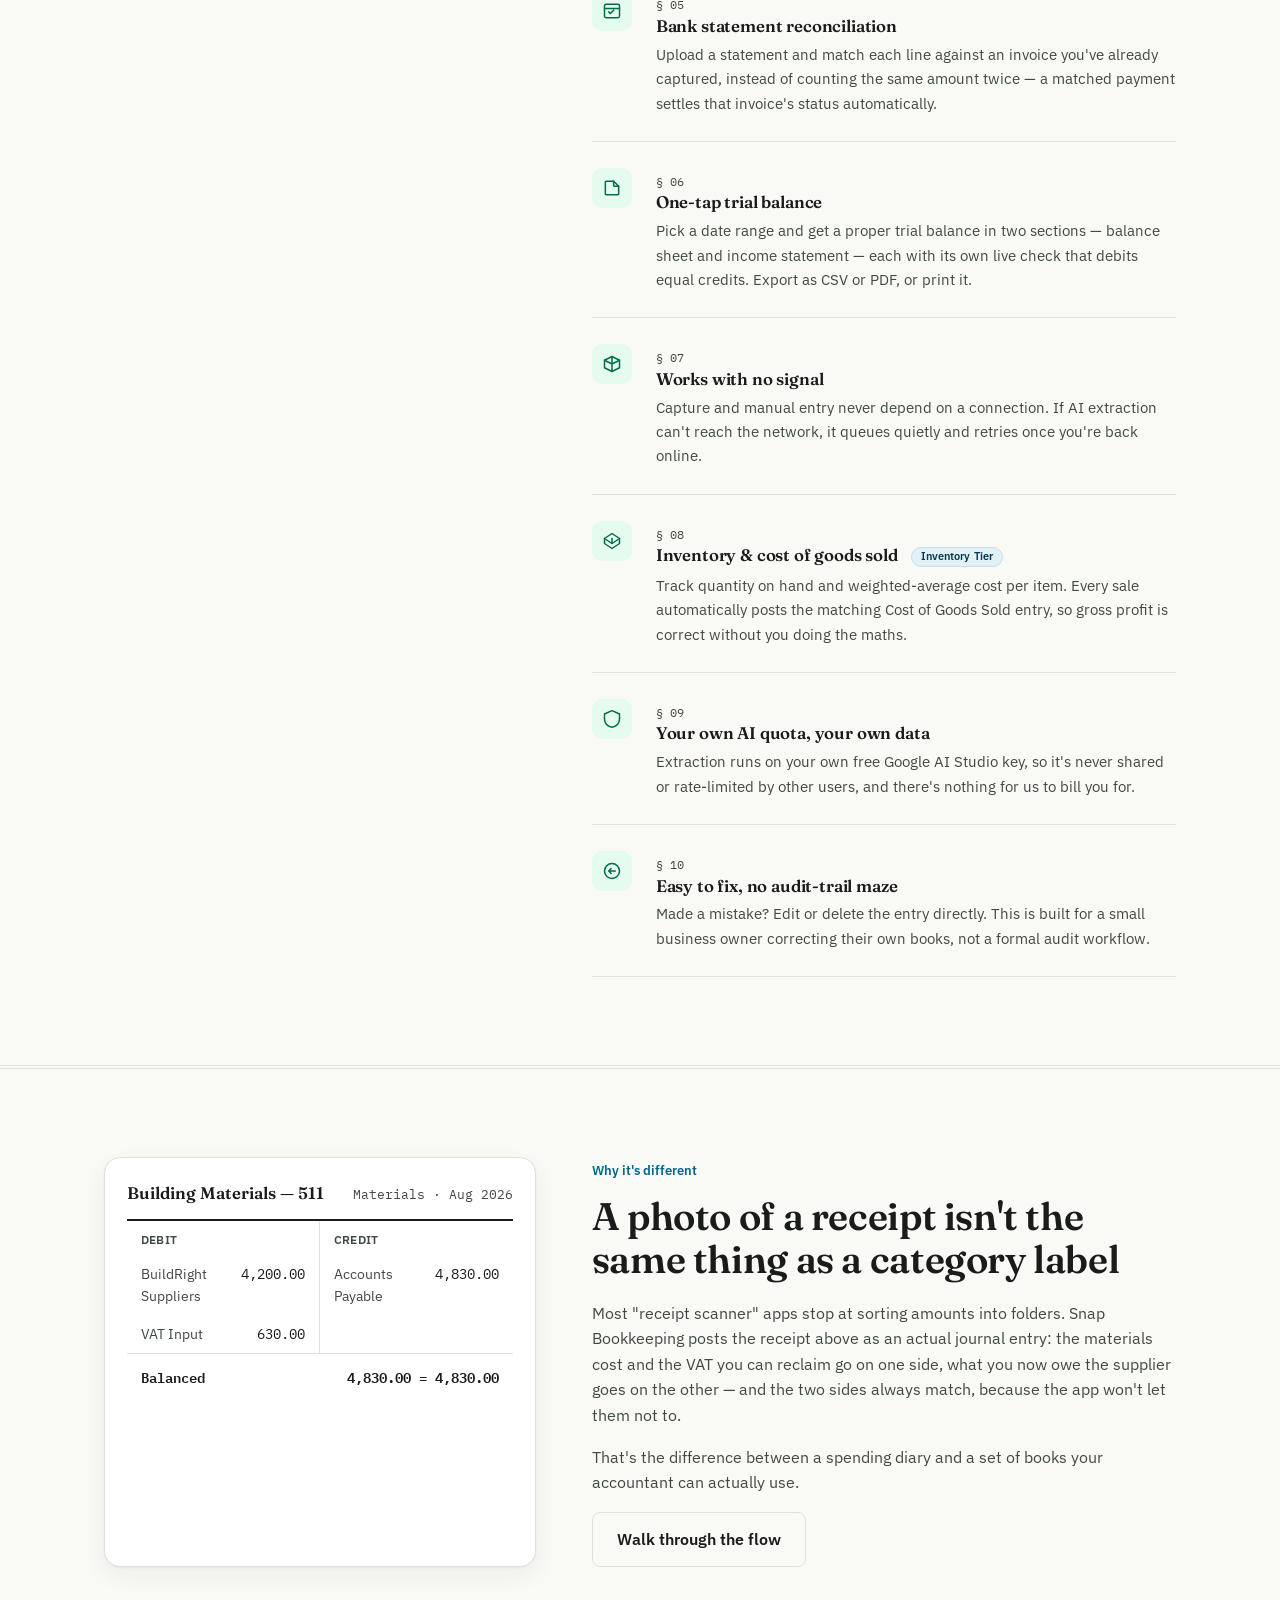
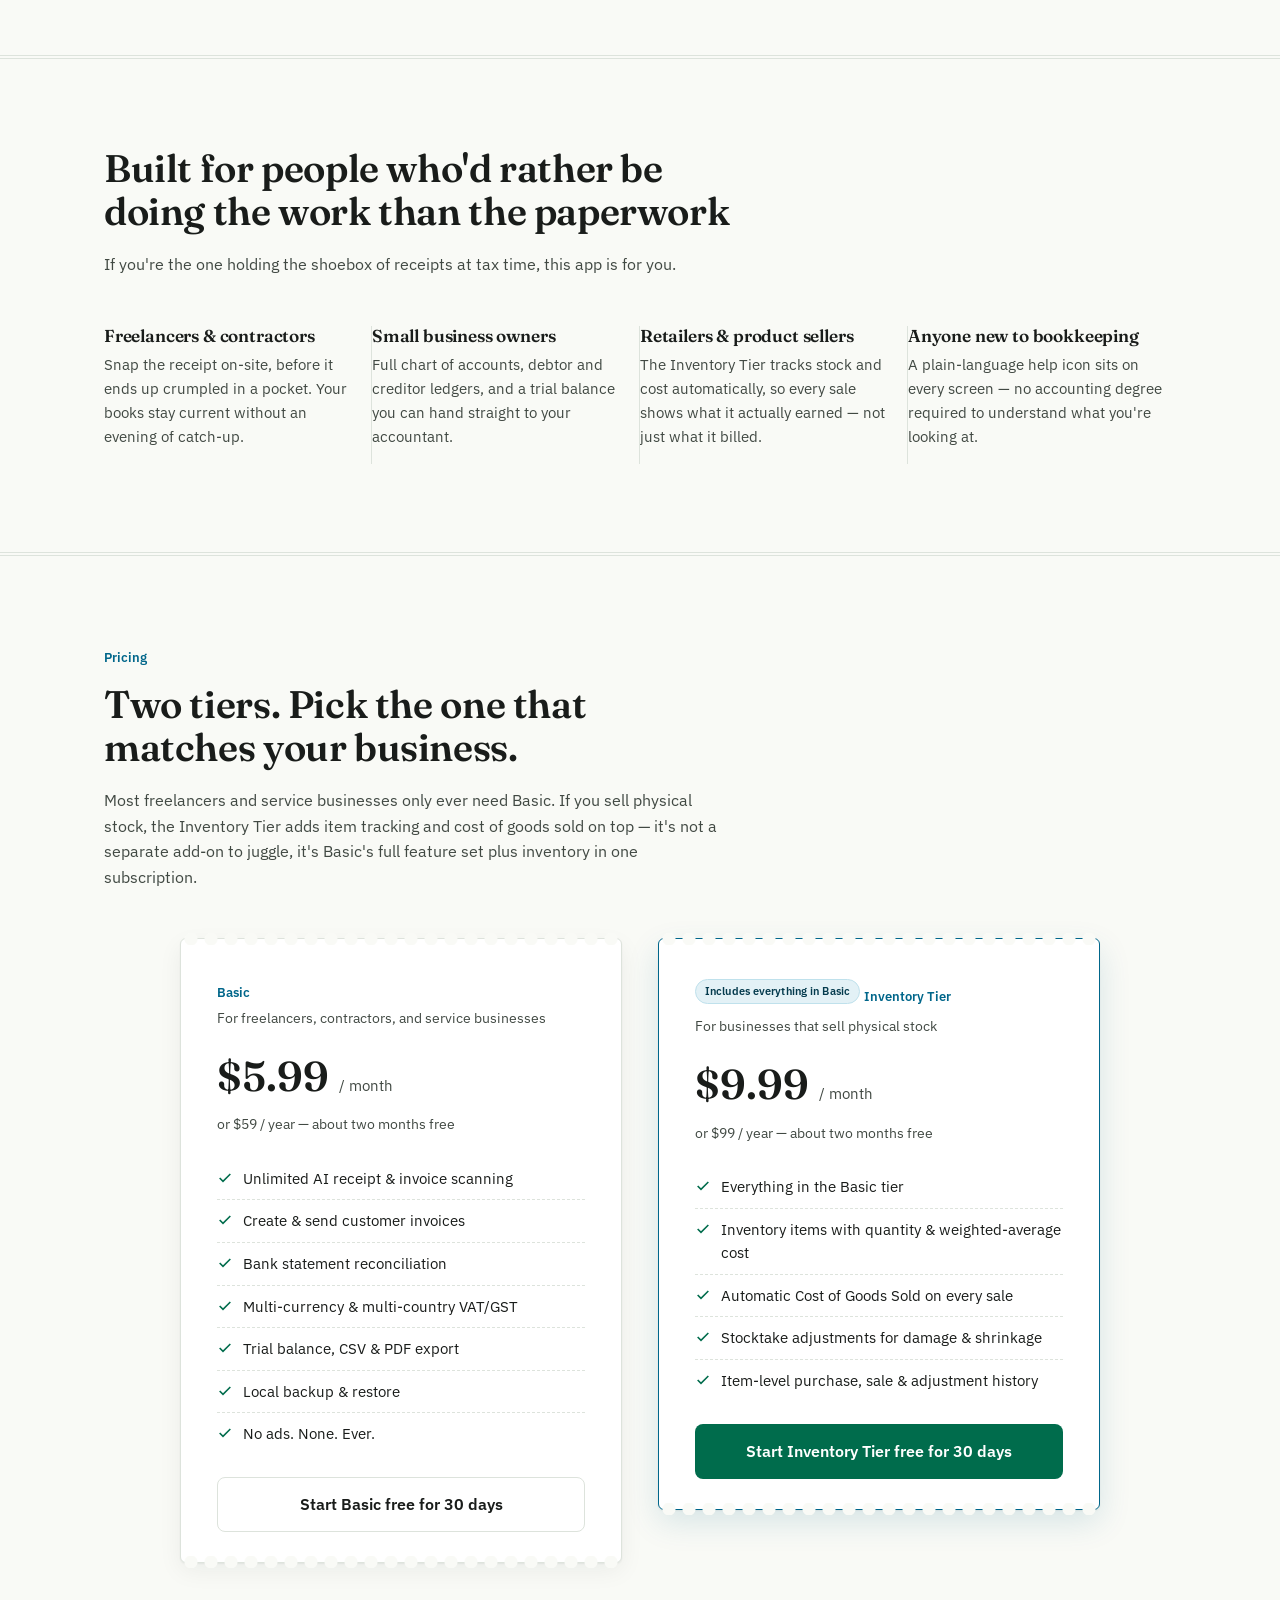
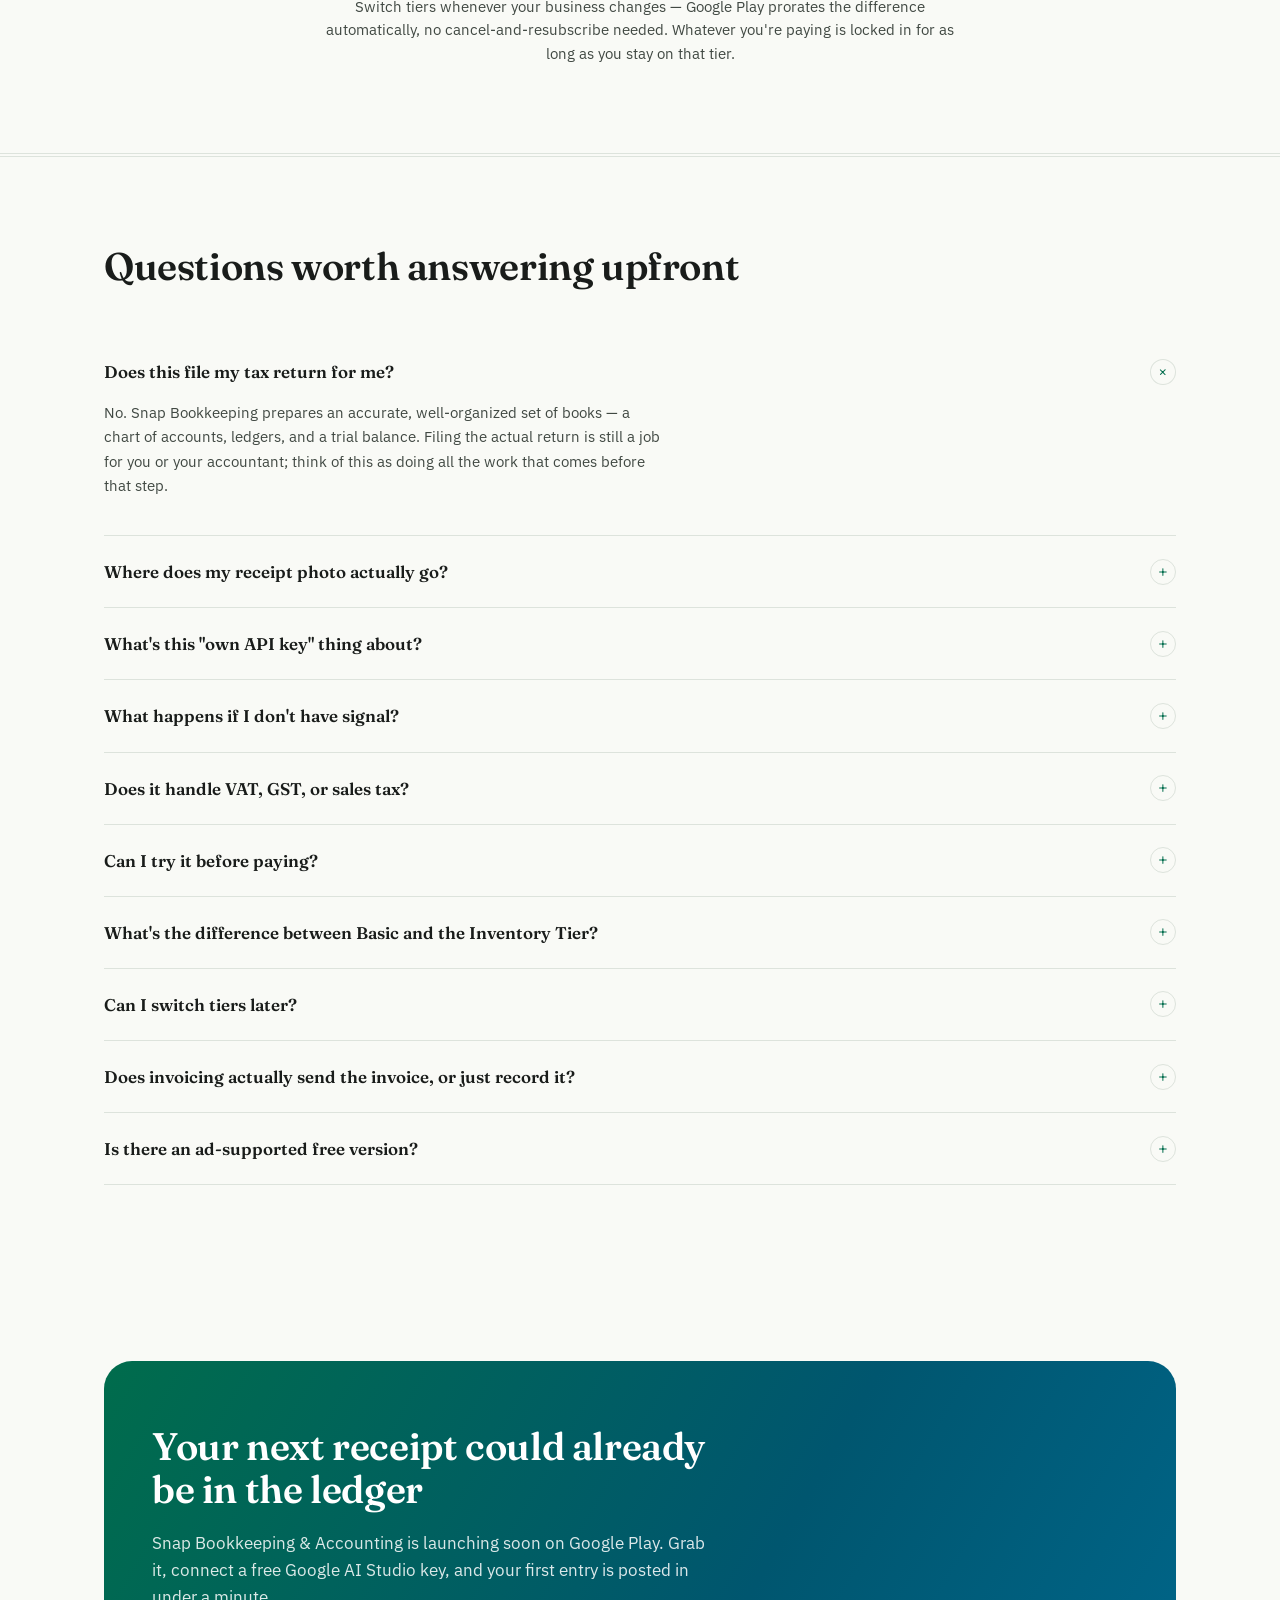
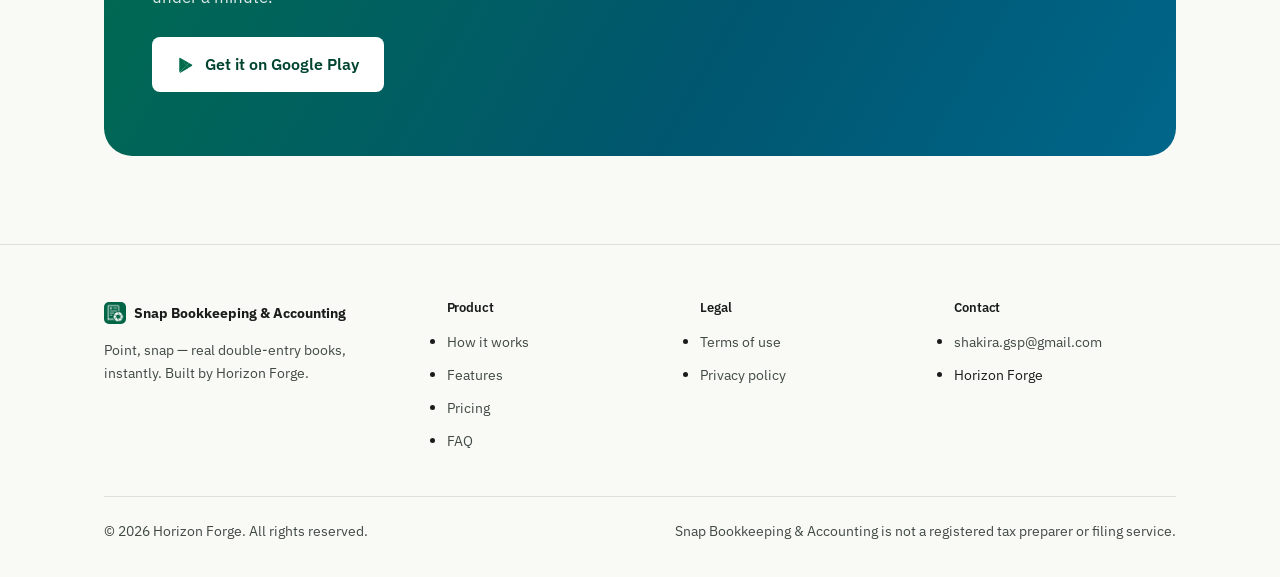
==== commit e512dfba: "Add files via upload" ====
--- a/index.html
+++ b/index.html
@@ -4,7 +4,7 @@
 <meta charset="UTF-8">
 <meta name="viewport" content="width=device-width, initial-scale=1.0">
 <title>Snap Bookkeeping &amp; Accounting — Point, snap, real double-entry books</title>
-<meta name="description" content="Photograph a receipt, invoice, or bank statement and get a real double-entry ledger entry — VAT-ready, offline-friendly, and there's never an ad. From Horizon Forge.">
+<meta name="description" content="Photograph a receipt, invoice, or bank statement and get a real double-entry ledger entry — with invoicing and optional inventory tracking. VAT-ready, offline-friendly, no ads. From Horizon Forge.">
 <link rel="icon" type="image/png" href="assets/favicon-32.png">
 <link rel="apple-touch-icon" href="assets/apple-touch-icon.png">
 <link rel="stylesheet" href="styles.css">
@@ -19,6 +19,7 @@
     </a>
     <ul class="nav-links">
       <li><a href="#how-it-works">How it works</a></li>
+      <li><a href="#screens">Screenshots</a></li>
       <li><a href="#features">Features</a></li>
       <li><a href="#pricing">Pricing</a></li>
       <li><a href="#faq">FAQ</a></li>
@@ -43,6 +44,7 @@
           <span class="badge">AI receipt scan</span>
           <span class="badge slate">VAT / GST ready</span>
           <span class="badge amber">No ads, ever</span>
+          <span class="badge">Invoicing built in</span>
         </div>
 
         <div class="hero-ctas">
@@ -58,7 +60,7 @@
           </a>
           <a href="#how-it-works" class="btn btn-ghost">See how it works</a>
         </div>
-        <p class="hero-note">Free 30-day trial, full features unlocked. One plan, one price — no upsells later.</p>
+        <p class="hero-note">Free 30-day trial on either tier. Your price locks in the day you subscribe.</p>
       </div>
 
       <div class="hero-visual">
@@ -85,8 +87,8 @@
         </div>
         <div class="step">
           <div class="step-index mono">2</div>
-          <h3>Snap it, or upload it</h3>
-          <p>Camera capture for a receipt in your hand, file upload for a PDF bank statement or emailed invoice. No signal? Manual entry always works.</p>
+          <h3>Snap it, upload it, or build it</h3>
+          <p>Camera capture for a receipt in your hand, file upload for a PDF bank statement, or — for a sale — build the invoice directly in the app. No signal? Manual entry always works.</p>
         </div>
         <div class="step">
           <div class="step-index mono">3</div>
@@ -104,6 +106,54 @@
 
   <hr class="ledger-rule">
 
+  <!-- ============ SCREENSHOT GALLERY ============ -->
+  <section id="screens">
+    <div class="wrap">
+      <div class="section-head">
+        <span class="eyebrow">See it in action</span>
+        <h2>What "real bookkeeping" actually looks like on your phone</h2>
+        <p>Five screens, start to finish — from snapping a receipt to a trial balance that has to balance.</p>
+      </div>
+
+      <div class="screens-wrap">
+        <div class="screens-gallery">
+          <div class="screen-card">
+            <div class="frame">
+              <img src="assets/screens/screen-1-capture-home.png" alt="App home screen showing net cash balance, income and expenses, and quick-action buttons to scan a receipt, record an invoice, upload a bank statement, or enter a transaction manually">
+            </div>
+            <p class="caption"><strong>Home.</strong> Balance, income, and expenses at a glance.</p>
+          </div>
+          <div class="screen-card">
+            <div class="frame">
+              <img src="assets/screens/screen-2-document-type.png" alt="Screen listing six document types to capture: Cash Receipt, Creditor Invoice, Sales Invoice, Credit Note Received, Credit Note Issued, and Bank Statement">
+            </div>
+            <p class="caption"><strong>Pick a type.</strong> Six document types, one flow.</p>
+          </div>
+          <div class="screen-card">
+            <div class="frame">
+              <img src="assets/screens/screen-3-capture-review.png" alt="Capture review screen for a cash receipt from PetroMax Garage, showing extracted line items with net amount, VAT, and category chips, plus a running total and a Post button">
+            </div>
+            <p class="caption"><strong>Review.</strong> AI extracts it, you confirm it.</p>
+          </div>
+          <div class="screen-card">
+            <div class="frame">
+              <img src="assets/screens/screen-4-ledgers.png" alt="Ledgers screen showing a chart of accounts grouped into Assets, Liabilities, and Expenses, each account with its current balance">
+            </div>
+            <p class="caption"><strong>Ledgers.</strong> A real chart of accounts, not a list.</p>
+          </div>
+          <div class="screen-card">
+            <div class="frame">
+              <img src="assets/screens/screen-5-trial-balance.png" alt="Trial balance screen split into Balance Sheet Accounts and Income Statement Accounts, each section showing matching debit and credit totals with a green Balanced confirmation">
+            </div>
+            <p class="caption"><strong>Trial balance.</strong> Debits equal credits. Always.</p>
+          </div>
+        </div>
+      </div>
+    </div>
+  </section>
+
+  <hr class="ledger-rule">
+
   <!-- ============ FEATURES ============ -->
   <section id="features">
     <div class="wrap two-col">
@@ -111,7 +161,7 @@
         <span class="eyebrow">What's inside</span>
         <h2>Bookkeeping, done properly</h2>
         <p>Most receipt scanners give you a list of amounts sorted by category. Snap Bookkeeping gives you a real chart of accounts, a general ledger, and a trial balance that actually has to balance — the same structure your accountant already works in.</p>
-        <p>Everything below is available from day one of your trial. Nothing gets paywalled later.</p>
+        <p>Everything below is included in the Basic tier's 30-day trial, except inventory tracking, which is part of the Inventory Tier — marked wherever it applies. Nothing in either tier gets paywalled later.</p>
       </div>
 
       <div class="ledger-list">
@@ -151,12 +201,23 @@
 
         <div class="ledger-row">
           <div class="icon" aria-hidden="true">
+            <svg width="20" height="20" viewBox="0 0 24 24" fill="none" stroke="currentColor" stroke-width="1.8" stroke-linecap="round" stroke-linejoin="round"><path d="M9 3h6l4 4v14H5V3h4z"/><path d="M9 3v4H5"/><path d="M8 13h8M8 17h5"/></svg>
+          </div>
+          <div>
+            <span class="num">§ 04</span>
+            <h3>Create &amp; send invoices</h3>
+            <p>Bill a customer straight from the app — build the line items, and it posts the sale to your ledger and hands you a proper PDF to share, the moment you send it. Draft, Sent, Paid, and Overdue are tracked automatically.</p>
+          </div>
+        </div>
+
+        <div class="ledger-row">
+          <div class="icon" aria-hidden="true">
             <svg width="20" height="20" viewBox="0 0 24 24" fill="none" stroke="currentColor" stroke-width="1.8" stroke-linecap="round" stroke-linejoin="round"><rect x="3" y="4" width="18" height="16" rx="2"/><path d="M3 9h18M8 13l2 2 4-4"/></svg>
           </div>
           <div>
-            <span class="num">§ 04</span>
+            <span class="num">§ 05</span>
             <h3>Bank statement reconciliation</h3>
-            <p>Upload a statement and match each line against an invoice you've already captured, instead of counting the same amount twice.</p>
+            <p>Upload a statement and match each line against an invoice you've already captured, instead of counting the same amount twice — a matched payment settles that invoice's status automatically.</p>
           </div>
         </div>
 
@@ -165,7 +226,7 @@
             <svg width="20" height="20" viewBox="0 0 24 24" fill="none" stroke="currentColor" stroke-width="1.8" stroke-linecap="round" stroke-linejoin="round"><path d="M4 19V5a1 1 0 0 1 1-1h9l6 6v9a1 1 0 0 1-1 1H5a1 1 0 0 1-1-1z"/><path d="M14 4v5a1 1 0 0 0 1 1h5"/></svg>
           </div>
           <div>
-            <span class="num">§ 05</span>
+            <span class="num">§ 06</span>
             <h3>One-tap trial balance</h3>
             <p>Pick a date range and get a proper trial balance in two sections — balance sheet and income statement — each with its own live check that debits equal credits. Export as CSV or PDF, or print it.</p>
           </div>
@@ -176,7 +237,7 @@
             <svg width="20" height="20" viewBox="0 0 24 24" fill="none" stroke="currentColor" stroke-width="1.8" stroke-linecap="round" stroke-linejoin="round"><path d="M12 3l9 4.5v9L12 21l-9-4.5v-9L12 3z"/><path d="M12 3v18M3 7.5l9 4.5 9-4.5"/></svg>
           </div>
           <div>
-            <span class="num">§ 06</span>
+            <span class="num">§ 07</span>
             <h3>Works with no signal</h3>
             <p>Capture and manual entry never depend on a connection. If AI extraction can't reach the network, it queues quietly and retries once you're back online.</p>
           </div>
@@ -184,10 +245,21 @@
 
         <div class="ledger-row">
           <div class="icon" aria-hidden="true">
+            <svg width="20" height="20" viewBox="0 0 24 24" fill="none" stroke="currentColor" stroke-width="1.8" stroke-linecap="round" stroke-linejoin="round"><path d="M3 9l9-6 9 6-9 6-9-6z"/><path d="M3 9v6l9 6 9-6V9"/><path d="M12 15V9"/></svg>
+          </div>
+          <div>
+            <span class="num">§ 08</span>
+            <h3>Inventory &amp; cost of goods sold <span class="tier-pill">Inventory Tier</span></h3>
+            <p>Track quantity on hand and weighted-average cost per item. Every sale automatically posts the matching Cost of Goods Sold entry, so gross profit is correct without you doing the maths.</p>
+          </div>
+        </div>
+
+        <div class="ledger-row">
+          <div class="icon" aria-hidden="true">
             <svg width="20" height="20" viewBox="0 0 24 24" fill="none" stroke="currentColor" stroke-width="1.8" stroke-linecap="round" stroke-linejoin="round"><path d="M12 2 3 6v6c0 5 3.8 8.7 9 10 5.2-1.3 9-5 9-10V6l-9-4z"/></svg>
           </div>
           <div>
-            <span class="num">§ 07</span>
+            <span class="num">§ 09</span>
             <h3>Your own AI quota, your own data</h3>
             <p>Extraction runs on your own free Google AI Studio key, so it's never shared or rate-limited by other users, and there's nothing for us to bill you for.</p>
           </div>
@@ -198,7 +270,7 @@
             <svg width="20" height="20" viewBox="0 0 24 24" fill="none" stroke="currentColor" stroke-width="1.8" stroke-linecap="round" stroke-linejoin="round"><circle cx="12" cy="12" r="9"/><path d="M8 12h8M8 12l3-3M8 12l3 3"/></svg>
           </div>
           <div>
-            <span class="num">§ 08</span>
+            <span class="num">§ 10</span>
             <h3>Easy to fix, no audit-trail maze</h3>
             <p>Made a mistake? Edit or delete the entry directly. This is built for a small business owner correcting their own books, not a formal audit workflow.</p>
           </div>
@@ -261,6 +333,10 @@
           <p>Full chart of accounts, debtor and creditor ledgers, and a trial balance you can hand straight to your accountant.</p>
         </div>
         <div class="step">
+          <h3>Retailers &amp; product sellers</h3>
+          <p>The Inventory Tier tracks stock and cost automatically, so every sale shows what it actually earned — not just what it billed.</p>
+        </div>
+        <div class="step">
           <h3>Anyone new to bookkeeping</h3>
           <p>A plain-language help icon sits on every screen — no accounting degree required to understand what you're looking at.</p>
         </div>
@@ -272,34 +348,61 @@
 
   <!-- ============ PRICING ============ -->
   <section id="pricing">
-    <div class="wrap two-col">
-      <div>
+    <div class="wrap">
+      <div class="section-head">
         <span class="eyebrow">Pricing</span>
-        <h2>One plan. One price. Nothing held back.</h2>
-        <p>Start with a full 30-day trial — every feature unlocked, not a cut-down version designed to make you upgrade. After that, a single Pro subscription keeps everything working exactly the same way.</p>
-        <p>Your price is locked in for as long as you stay subscribed. If the price for new subscribers ever changes, yours won't — that's a promise, not a footnote.</p>
-        <p>Cancel any time from Google Play. No contracts, no retention calls, no ads to sit through in the meantime.</p>
-      </div>
-
-      <div class="receipt">
-        <div class="eyebrow" style="margin-bottom:2px;">Snap Bookkeeping Pro</div>
-        <div class="price-row">
-          <span class="amount mono">$4.99</span>
-          <span class="per">/ month</span>
-        </div>
-        <div class="price-alt">or $39 / year — two months free</div>
-
-        <ul class="receipt-list">
-          <li><svg width="16" height="16" viewBox="0 0 24 24" fill="none" stroke="currentColor" stroke-width="2.4"><path d="M4 12l5 5L20 6"/></svg> Unlimited AI receipt &amp; invoice scanning</li>
-          <li><svg width="16" height="16" viewBox="0 0 24 24" fill="none" stroke="currentColor" stroke-width="2.4"><path d="M4 12l5 5L20 6"/></svg> Bank statement reconciliation</li>
-          <li><svg width="16" height="16" viewBox="0 0 24 24" fill="none" stroke="currentColor" stroke-width="2.4"><path d="M4 12l5 5L20 6"/></svg> Multi-currency &amp; multi-country VAT/GST</li>
-          <li><svg width="16" height="16" viewBox="0 0 24 24" fill="none" stroke="currentColor" stroke-width="2.4"><path d="M4 12l5 5L20 6"/></svg> Trial balance, CSV &amp; PDF export</li>
-          <li><svg width="16" height="16" viewBox="0 0 24 24" fill="none" stroke="currentColor" stroke-width="2.4"><path d="M4 12l5 5L20 6"/></svg> Local backup &amp; restore</li>
-          <li><svg width="16" height="16" viewBox="0 0 24 24" fill="none" stroke="currentColor" stroke-width="2.4"><path d="M4 12l5 5L20 6"/></svg> No ads. None. Ever.</li>
-        </ul>
-
-        <a href="#download" class="btn btn-primary" style="width:100%; justify-content:center;">Start your free trial</a>
-      </div>
+        <h2>Two tiers. Pick the one that matches your business.</h2>
+        <p>Most freelancers and service businesses only ever need Basic. If you sell physical stock, the Inventory Tier adds item tracking and cost of goods sold on top — it's not a separate add-on to juggle, it's Basic's full feature set plus inventory in one subscription.</p>
+      </div>
+
+      <div class="pricing-grid">
+
+        <div class="receipt">
+          <div class="eyebrow" style="margin-bottom:2px;">Basic</div>
+          <p style="font-size:.9rem; margin-bottom:6px;">For freelancers, contractors, and service businesses</p>
+          <div class="price-row">
+            <span class="amount mono">$5.99</span>
+            <span class="per">/ month</span>
+          </div>
+          <div class="price-alt">or $59 / year — about two months free</div>
+
+          <ul class="receipt-list">
+            <li><svg width="16" height="16" viewBox="0 0 24 24" fill="none" stroke="currentColor" stroke-width="2.4"><path d="M4 12l5 5L20 6"/></svg> Unlimited AI receipt &amp; invoice scanning</li>
+            <li><svg width="16" height="16" viewBox="0 0 24 24" fill="none" stroke="currentColor" stroke-width="2.4"><path d="M4 12l5 5L20 6"/></svg> Create &amp; send customer invoices</li>
+            <li><svg width="16" height="16" viewBox="0 0 24 24" fill="none" stroke="currentColor" stroke-width="2.4"><path d="M4 12l5 5L20 6"/></svg> Bank statement reconciliation</li>
+            <li><svg width="16" height="16" viewBox="0 0 24 24" fill="none" stroke="currentColor" stroke-width="2.4"><path d="M4 12l5 5L20 6"/></svg> Multi-currency &amp; multi-country VAT/GST</li>
+            <li><svg width="16" height="16" viewBox="0 0 24 24" fill="none" stroke="currentColor" stroke-width="2.4"><path d="M4 12l5 5L20 6"/></svg> Trial balance, CSV &amp; PDF export</li>
+            <li><svg width="16" height="16" viewBox="0 0 24 24" fill="none" stroke="currentColor" stroke-width="2.4"><path d="M4 12l5 5L20 6"/></svg> Local backup &amp; restore</li>
+            <li><svg width="16" height="16" viewBox="0 0 24 24" fill="none" stroke="currentColor" stroke-width="2.4"><path d="M4 12l5 5L20 6"/></svg> No ads. None. Ever.</li>
+          </ul>
+
+          <a href="#download" class="btn btn-ghost" style="width:100%; justify-content:center;">Start Basic free for 30 days</a>
+        </div>
+
+        <div class="receipt receipt-featured">
+          <span class="tier-pill" style="margin-left:0; margin-bottom:10px;">Includes everything in Basic</span>
+          <div class="eyebrow" style="margin-bottom:2px;">Inventory Tier</div>
+          <p style="font-size:.9rem; margin-bottom:6px;">For businesses that sell physical stock</p>
+          <div class="price-row">
+            <span class="amount mono">$9.99</span>
+            <span class="per">/ month</span>
+          </div>
+          <div class="price-alt">or $99 / year — about two months free</div>
+
+          <ul class="receipt-list">
+            <li><svg width="16" height="16" viewBox="0 0 24 24" fill="none" stroke="currentColor" stroke-width="2.4"><path d="M4 12l5 5L20 6"/></svg> Everything in the Basic tier</li>
+            <li><svg width="16" height="16" viewBox="0 0 24 24" fill="none" stroke="currentColor" stroke-width="2.4"><path d="M4 12l5 5L20 6"/></svg> Inventory items with quantity &amp; weighted-average cost</li>
+            <li><svg width="16" height="16" viewBox="0 0 24 24" fill="none" stroke="currentColor" stroke-width="2.4"><path d="M4 12l5 5L20 6"/></svg> Automatic Cost of Goods Sold on every sale</li>
+            <li><svg width="16" height="16" viewBox="0 0 24 24" fill="none" stroke="currentColor" stroke-width="2.4"><path d="M4 12l5 5L20 6"/></svg> Stocktake adjustments for damage &amp; shrinkage</li>
+            <li><svg width="16" height="16" viewBox="0 0 24 24" fill="none" stroke="currentColor" stroke-width="2.4"><path d="M4 12l5 5L20 6"/></svg> Item-level purchase, sale &amp; adjustment history</li>
+          </ul>
+
+          <a href="#download" class="btn btn-primary" style="width:100%; justify-content:center;">Start Inventory Tier free for 30 days</a>
+        </div>
+
+      </div>
+
+      <p style="max-width:70ch; margin:32px auto 0; text-align:center; font-size:.92rem;">Switch tiers whenever your business changes — Google Play prorates the difference automatically, no cancel-and-resubscribe needed. Whatever you're paying is locked in for as long as you stay on that tier.</p>
     </div>
   </section>
 
@@ -335,11 +438,23 @@
         </details>
         <details class="faq-item">
           <summary>Can I try it before paying?<span class="plus">+</span></summary>
-          <p>Every feature is unlocked for 30 days, free, no card gymnastics or feature gates. There's also a pre-loaded demo business you can explore before you touch your own numbers.</p>
+          <p>Yes — each tier comes with its own 30-day free trial, every feature in that tier unlocked, no card gymnastics or feature gates. There's also a pre-loaded demo business you can explore for free, indefinitely, before you touch your own numbers.</p>
+        </details>
+        <details class="faq-item">
+          <summary>What's the difference between Basic and the Inventory Tier?<span class="plus">+</span></summary>
+          <p>Basic covers everything most freelancers, contractors, and service businesses need — receipt scanning, invoicing, ledgers, bank reconciliation, the works. The Inventory Tier includes all of that, plus item-level inventory tracking: quantity on hand, weighted-average cost, and an automatic Cost of Goods Sold entry every time you make a sale. It's built for businesses that sell physical stock — retail, wholesale, anyone who needs to know what a sale actually cost them, not just what it earned.</p>
+        </details>
+        <details class="faq-item">
+          <summary>Can I switch tiers later?<span class="plus">+</span></summary>
+          <p>Any time. Upgrading or downgrading uses Google Play's own subscription plan-change flow, which prorates the difference automatically — there's no need to cancel one subscription and start another.</p>
+        </details>
+        <details class="faq-item">
+          <summary>Does invoicing actually send the invoice, or just record it?<span class="plus">+</span></summary>
+          <p>Both. Building an invoice in the app posts the sale to your ledger with the correct VAT split, and generates a proper PDF — business header, line items, VAT summary, amount due — that opens straight into your phone's share sheet, so you send it however you already send things: email, WhatsApp, wherever. You can also save it as a draft first and send it later.</p>
         </details>
         <details class="faq-item">
           <summary>Is there an ad-supported free version?<span class="plus">+</span></summary>
-          <p>No — and that's deliberate. Your financial data isn't used to sell you anything, in this app or anywhere else. One subscription, everything included.</p>
+          <p>No — and that's deliberate. Your financial data isn't used to sell you anything, in this app or anywhere else. Two tiers, both ad-free, everything included in whichever one you choose.</p>
         </details>
       </div>
     </div>
--- a/styles.css
+++ b/styles.css
@@ -286,6 +286,20 @@
   color:var(--ink-soft);
   font-size:.78rem;
 }
+.tier-pill{
+  display:inline-block;
+  font-family:'IBM Plex Sans', sans-serif;
+  font-size:.66rem;
+  font-weight:600;
+  color:#043a4d;
+  background:#E3F1F6;
+  border:1px solid #BFE1EC;
+  padding:3px 9px;
+  border-radius:100px;
+  vertical-align:middle;
+  margin-left:9px;
+  letter-spacing:.01em;
+}
 
 .two-col{
   display:grid;
@@ -354,6 +368,23 @@
 .receipt::before{ top:-6px; }
 .receipt::after{ bottom:-6px; transform:rotate(180deg); }
 
+.pricing-grid{
+  display:grid;
+  grid-template-columns:1fr 1fr;
+  gap:36px;
+  max-width:920px;
+  margin:0 auto;
+  align-items:start;
+}
+@media (max-width:780px){
+  .pricing-grid{ grid-template-columns:1fr; max-width:460px; }
+}
+.pricing-grid .receipt{ max-width:none; margin:0; }
+.receipt-featured{
+  border-color:var(--slate);
+  box-shadow:0 1px 2px rgba(25,28,26,0.06), 0 12px 32px rgba(0,102,138,0.14);
+}
+
 .price-row{
   display:flex; align-items:baseline; gap:10px; margin:14px 0 4px;
 }
@@ -373,7 +404,54 @@
 .receipt-list li:last-child{ border-bottom:none; }
 .receipt-list svg{ flex:none; margin-top:3px; color:var(--forest); }
 
-/* ---------------- FAQ ---------------- */
+/* ---------------- screenshot gallery ---------------- */
+.screens-wrap{
+  margin-top:8px;
+}
+.screens-gallery{
+  display:flex;
+  gap:22px;
+  overflow-x:auto;
+  scroll-snap-type:x proximity;
+  padding:6px 4px 26px;
+  margin:0 -4px;
+  -webkit-overflow-scrolling:touch;
+  scrollbar-width:thin;
+  scrollbar-color:var(--line) transparent;
+}
+.screens-gallery::-webkit-scrollbar{ height:8px; }
+.screens-gallery::-webkit-scrollbar-thumb{ background:var(--line); border-radius:8px; }
+.screens-gallery::-webkit-scrollbar-track{ background:transparent; }
+
+.screen-card{
+  flex:none;
+  width:236px;
+  scroll-snap-align:start;
+}
+.screen-card .frame{
+  border-radius:22px;
+  overflow:hidden;
+  border:1px solid var(--line);
+  box-shadow:var(--shadow-card);
+  background:#fff;
+  line-height:0;
+}
+.screen-card img{
+  display:block;
+  width:100%;
+  height:auto;
+}
+.screen-card .caption{
+  margin-top:14px;
+  font-size:.86rem;
+  color:var(--ink-soft);
+  text-align:center;
+}
+.screen-card .caption strong{ color:var(--ink); font-weight:600; }
+
+@media (max-width:600px){
+  .screen-card{ width:72vw; }
+}
 .faq-item{
   border-bottom:1px solid var(--line);
   padding:22px 0;
